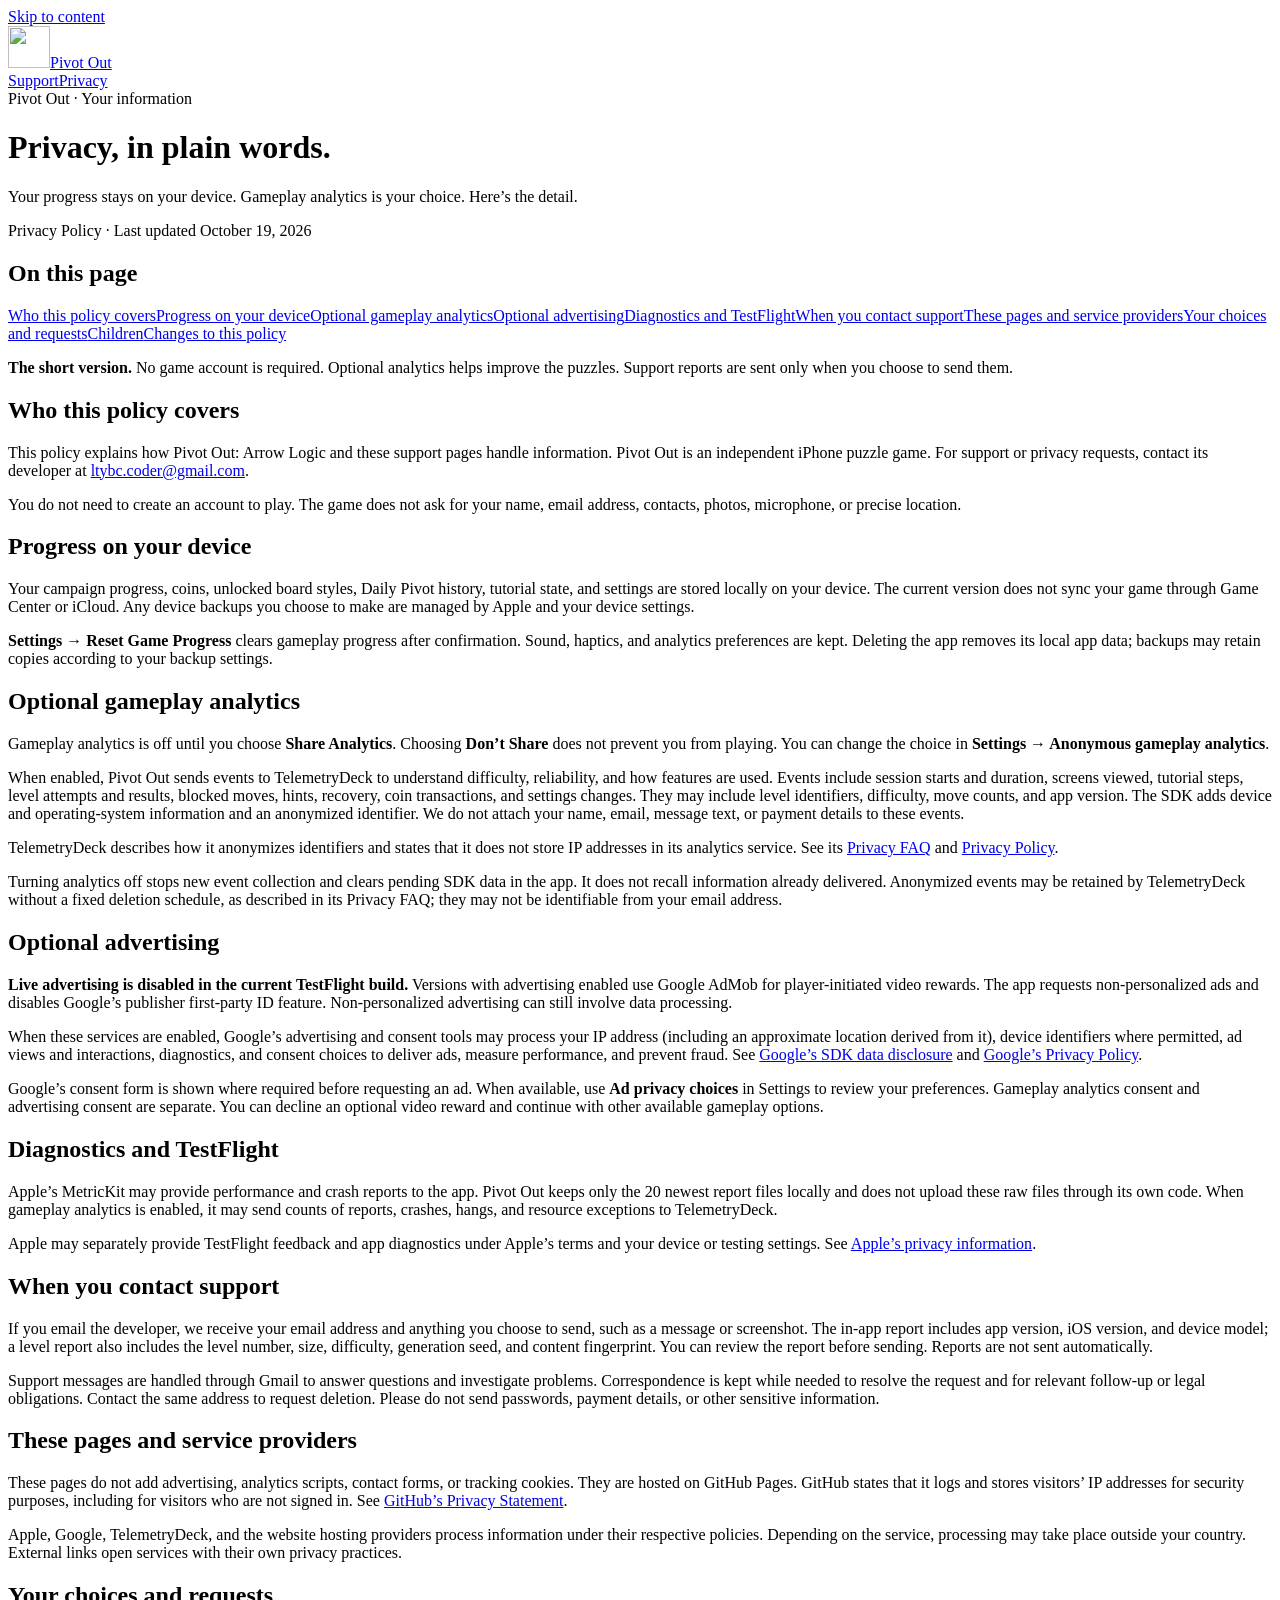
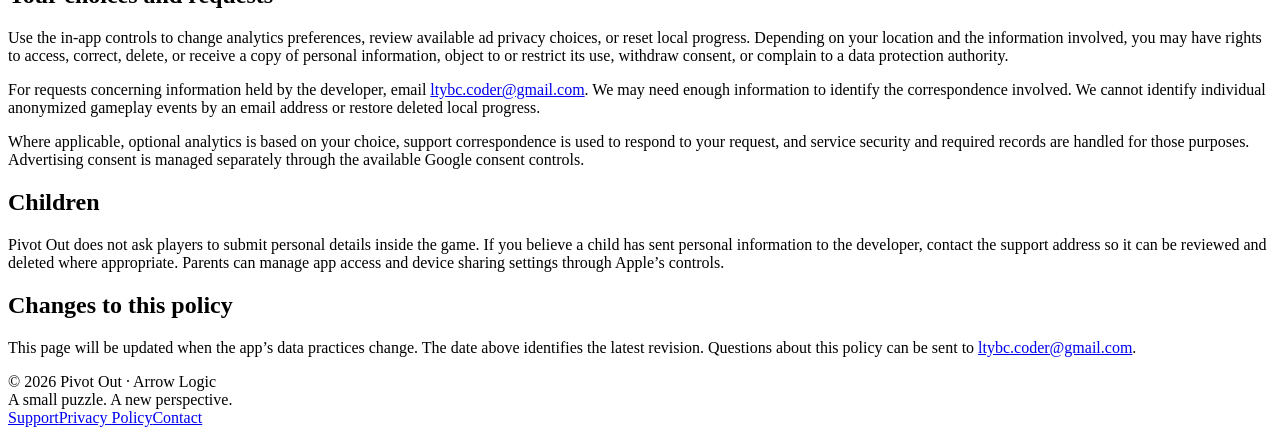
==== privacy/index.html @ 6366cb53 "Add privacy/index.html for Pivot Out website" ====
<!doctype html>
<html lang="en"><head><meta charset="utf-8"><meta name="viewport" content="width=device-width,initial-scale=1"><meta name="theme-color" content="#f6f1e3"><title>Privacy Policy — Pivot Out</title><meta name="description" content="How Pivot Out handles local progress, optional TelemetryDeck analytics, advertising, diagnostics, and support messages."><link rel="canonical" href="https://ltybc-coder.github.io/pivot-out-site/privacy/"><link rel="icon" href="/pivot-out-site/mark.svg" type="image/svg+xml"><link rel="stylesheet" href="/pivot-out-site/styles.css"><meta property="og:title" content="Privacy Policy — Pivot Out"><meta property="og:description" content="How Pivot Out handles local progress, optional TelemetryDeck analytics, advertising, diagnostics, and support messages."><meta property="og:type" content="website"><meta property="og:url" content="https://ltybc-coder.github.io/pivot-out-site/privacy/"></head>
<body><a class="skip" href="#main">Skip to content</a><div class="shell"><header class="header"><a href="/pivot-out-site/" class="brand" aria-label="Pivot Out home"><img src="/pivot-out-site/mark.svg" alt="" width="42" height="42">Pivot Out</a><nav class="topnav" aria-label="Main navigation"><a href="/pivot-out-site/support/" >Support</a><a href="/pivot-out-site/privacy/" aria-current="page">Privacy</a></nav></header><main id="main"><header class="policy-heading"><div class="eyebrow">Pivot Out · Your information</div><h1>Privacy, in plain words.</h1><p class="intro">Your progress stays on your device. Gameplay analytics is your choice. Here’s the detail.</p><p class="updated">Privacy Policy · Last updated October 19, 2026</p></header><div class="policy-layout"><aside class="contents"><h2>On this page</h2><nav aria-label="Privacy policy contents"><a href="#publisher">Who this policy covers</a><a href="#local">Progress on your device</a><a href="#analytics">Optional gameplay analytics</a><a href="#ads">Optional advertising</a><a href="#diagnostics">Diagnostics and TestFlight</a><a href="#support">When you contact support</a><a href="#website">These pages and service providers</a><a href="#choices">Your choices and requests</a><a href="#children">Children</a><a href="#changes">Changes to this policy</a></nav></aside><article class="policy"><div class="summary-box"><p><strong>The short version.</strong> No game account is required. Optional analytics helps improve the puzzles. Support reports are sent only when you choose to send them.</p></div><section id="publisher"><h2>Who this policy covers</h2><p>This policy explains how Pivot Out: Arrow Logic and these support pages handle information. Pivot Out is an independent iPhone puzzle game. For support or privacy requests, contact its developer at <a href="mailto:ltybc.coder@gmail.com">ltybc.coder@gmail.com</a>.</p><p>You do not need to create an account to play. The game does not ask for your name, email address, contacts, photos, microphone, or precise location.</p></section><section id="local"><h2>Progress on your device</h2><p>Your campaign progress, coins, unlocked board styles, Daily Pivot history, tutorial state, and settings are stored locally on your device. The current version does not sync your game through Game Center or iCloud. Any device backups you choose to make are managed by Apple and your device settings.</p><p><strong>Settings → Reset Game Progress</strong> clears gameplay progress after confirmation. Sound, haptics, and analytics preferences are kept. Deleting the app removes its local app data; backups may retain copies according to your backup settings.</p></section><section id="analytics"><h2>Optional gameplay analytics</h2><p>Gameplay analytics is off until you choose <strong>Share Analytics</strong>. Choosing <strong>Don’t Share</strong> does not prevent you from playing. You can change the choice in <strong>Settings → Anonymous gameplay analytics</strong>.</p><p>When enabled, Pivot Out sends events to TelemetryDeck to understand difficulty, reliability, and how features are used. Events include session starts and duration, screens viewed, tutorial steps, level attempts and results, blocked moves, hints, recovery, coin transactions, and settings changes. They may include level identifiers, difficulty, move counts, and app version. The SDK adds device and operating-system information and an anonymized identifier. We do not attach your name, email, message text, or payment details to these events.</p><p>TelemetryDeck describes how it anonymizes identifiers and states that it does not store IP addresses in its analytics service. See its <a href="https://telemetrydeck.com/docs/guides/privacy-faq/">Privacy FAQ</a> and <a href="https://telemetrydeck.com/privacy/">Privacy Policy</a>.</p><p>Turning analytics off stops new event collection and clears pending SDK data in the app. It does not recall information already delivered. Anonymized events may be retained by TelemetryDeck without a fixed deletion schedule, as described in its Privacy FAQ; they may not be identifiable from your email address.</p></section><section id="ads"><h2>Optional advertising</h2><p><strong>Live advertising is disabled in the current TestFlight build.</strong> Versions with advertising enabled use Google AdMob for player-initiated video rewards. The app requests non-personalized ads and disables Google’s publisher first-party ID feature. Non-personalized advertising can still involve data processing.</p><p>When these services are enabled, Google’s advertising and consent tools may process your IP address (including an approximate location derived from it), device identifiers where permitted, ad views and interactions, diagnostics, and consent choices to deliver ads, measure performance, and prevent fraud. See <a href="https://developers.google.com/admob/ios/privacy/data-disclosure">Google’s SDK data disclosure</a> and <a href="https://policies.google.com/privacy">Google’s Privacy Policy</a>.</p><p>Google’s consent form is shown where required before requesting an ad. When available, use <strong>Ad privacy choices</strong> in Settings to review your preferences. Gameplay analytics consent and advertising consent are separate. You can decline an optional video reward and continue with other available gameplay options.</p></section><section id="diagnostics"><h2>Diagnostics and TestFlight</h2><p>Apple’s MetricKit may provide performance and crash reports to the app. Pivot Out keeps only the 20 newest report files locally and does not upload these raw files through its own code. When gameplay analytics is enabled, it may send counts of reports, crashes, hangs, and resource exceptions to TelemetryDeck.</p><p>Apple may separately provide TestFlight feedback and app diagnostics under Apple’s terms and your device or testing settings. See <a href="https://www.apple.com/legal/privacy/">Apple’s privacy information</a>.</p></section><section id="support"><h2>When you contact support</h2><p>If you email the developer, we receive your email address and anything you choose to send, such as a message or screenshot. The in-app report includes app version, iOS version, and device model; a level report also includes the level number, size, difficulty, generation seed, and content fingerprint. You can review the report before sending. Reports are not sent automatically.</p><p>Support messages are handled through Gmail to answer questions and investigate problems. Correspondence is kept while needed to resolve the request and for relevant follow-up or legal obligations. Contact the same address to request deletion. Please do not send passwords, payment details, or other sensitive information.</p></section><section id="website"><h2>These pages and service providers</h2><p>These pages do not add advertising, analytics scripts, contact forms, or tracking cookies. They are hosted on GitHub Pages. GitHub states that it logs and stores visitors’ IP addresses for security purposes, including for visitors who are not signed in. See <a href="https://docs.github.com/en/site-policy/privacy-policies/github-general-privacy-statement">GitHub’s Privacy Statement</a>.</p><p>Apple, Google, TelemetryDeck, and the website hosting providers process information under their respective policies. Depending on the service, processing may take place outside your country. External links open services with their own privacy practices.</p></section><section id="choices"><h2>Your choices and requests</h2><p>Use the in-app controls to change analytics preferences, review available ad privacy choices, or reset local progress. Depending on your location and the information involved, you may have rights to access, correct, delete, or receive a copy of personal information, object to or restrict its use, withdraw consent, or complain to a data protection authority.</p><p>For requests concerning information held by the developer, email <a href="mailto:ltybc.coder@gmail.com?subject=Pivot%20Out%20privacy%20request">ltybc.coder@gmail.com</a>. We may need enough information to identify the correspondence involved. We cannot identify individual anonymized gameplay events by an email address or restore deleted local progress.</p><p>Where applicable, optional analytics is based on your choice, support correspondence is used to respond to your request, and service security and required records are handled for those purposes. Advertising consent is managed separately through the available Google consent controls.</p></section><section id="children"><h2>Children</h2><p>Pivot Out does not ask players to submit personal details inside the game. If you believe a child has sent personal information to the developer, contact the support address so it can be reviewed and deleted where appropriate. Parents can manage app access and device sharing settings through Apple’s controls.</p></section><section id="changes"><h2>Changes to this policy</h2><p>This page will be updated when the app’s data practices change. The date above identifies the latest revision. Questions about this policy can be sent to <a href="mailto:ltybc.coder@gmail.com">ltybc.coder@gmail.com</a>.</p></section></article></div></main><footer class="footer"><div>© 2026 Pivot Out · Arrow Logic<br>A small puzzle. A new perspective.</div><nav aria-label="Footer navigation"><a href="/pivot-out-site/support/">Support</a><a href="/pivot-out-site/privacy/">Privacy Policy</a><a href="mailto:ltybc.coder@gmail.com">Contact</a></nav></footer></div></body></html>
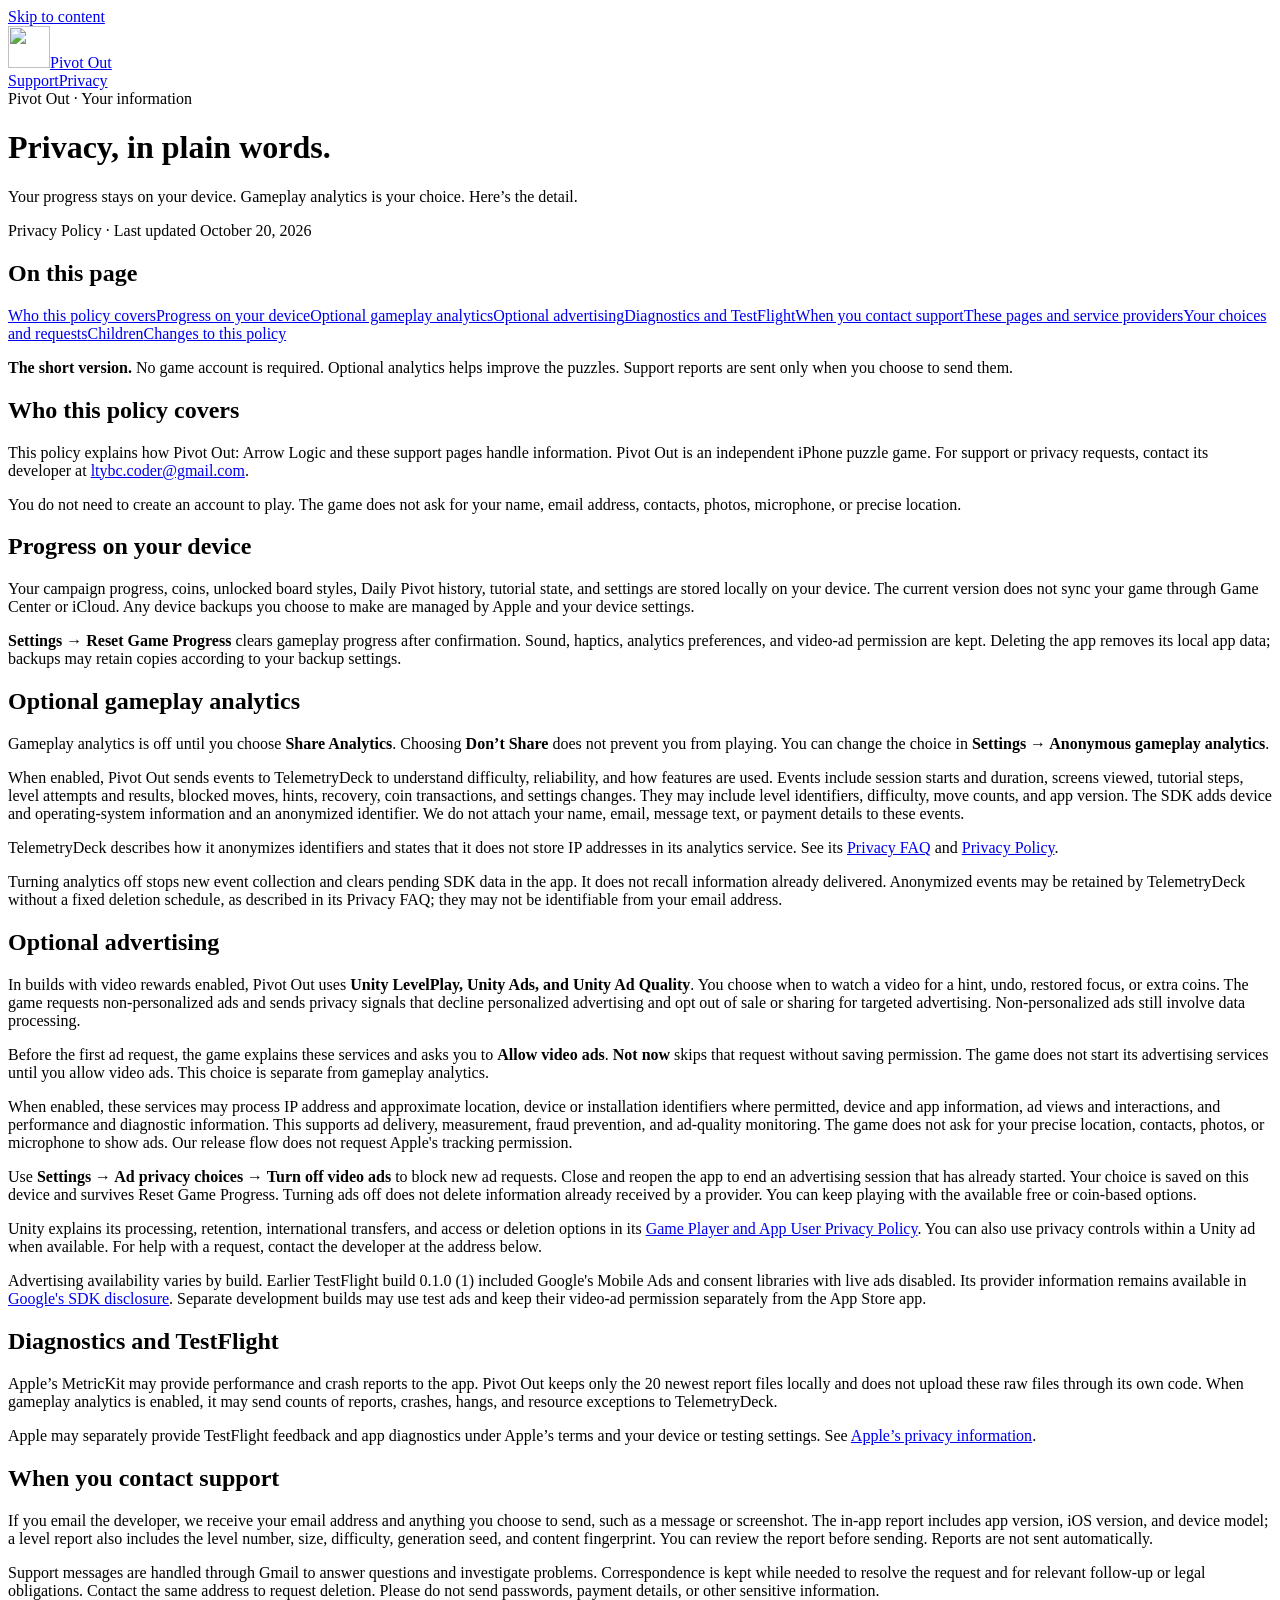
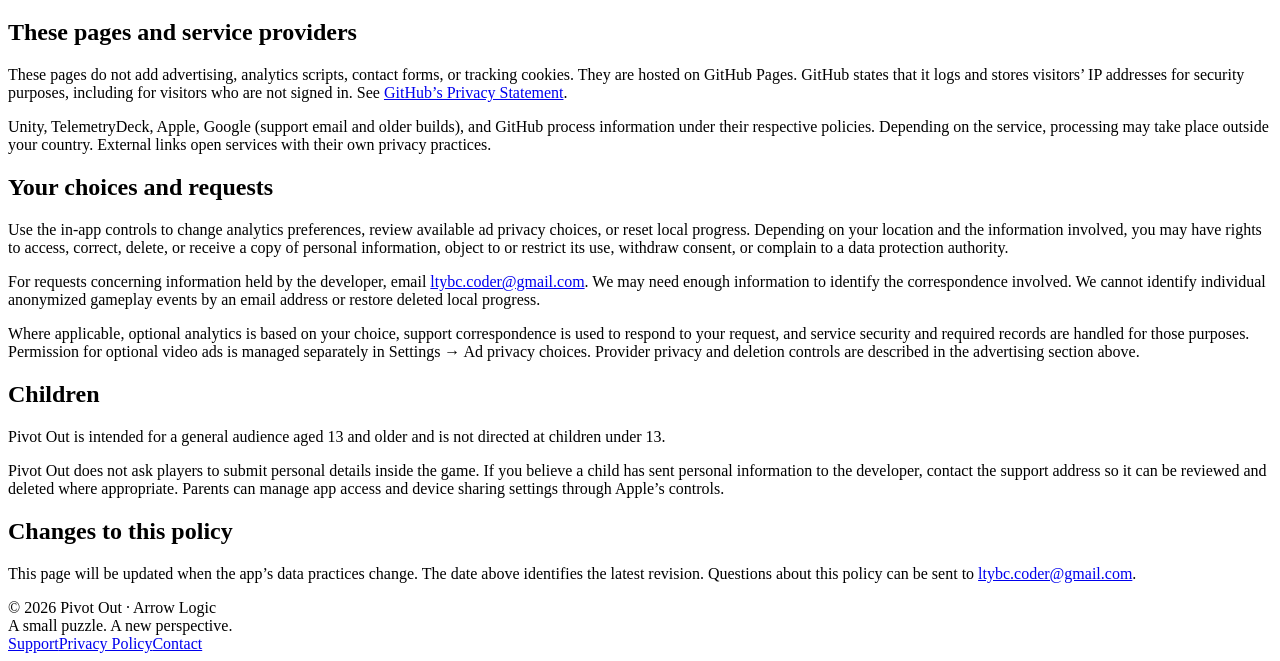
==== commit 7b4021e6: "Update privacy and support for optional Unity video rewards" ====
--- a/privacy/index.html
+++ b/privacy/index.html
@@ -1,3 +1,10 @@
 <!doctype html>
 <html lang="en"><head><meta charset="utf-8"><meta name="viewport" content="width=device-width,initial-scale=1"><meta name="theme-color" content="#f6f1e3"><title>Privacy Policy — Pivot Out</title><meta name="description" content="How Pivot Out handles local progress, optional TelemetryDeck analytics, advertising, diagnostics, and support messages."><link rel="canonical" href="https://ltybc-coder.github.io/pivot-out-site/privacy/"><link rel="icon" href="/pivot-out-site/mark.svg" type="image/svg+xml"><link rel="stylesheet" href="/pivot-out-site/styles.css"><meta property="og:title" content="Privacy Policy — Pivot Out"><meta property="og:description" content="How Pivot Out handles local progress, optional TelemetryDeck analytics, advertising, diagnostics, and support messages."><meta property="og:type" content="website"><meta property="og:url" content="https://ltybc-coder.github.io/pivot-out-site/privacy/"></head>
-<body><a class="skip" href="#main">Skip to content</a><div class="shell"><header class="header"><a href="/pivot-out-site/" class="brand" aria-label="Pivot Out home"><img src="/pivot-out-site/mark.svg" alt="" width="42" height="42">Pivot Out</a><nav class="topnav" aria-label="Main navigation"><a href="/pivot-out-site/support/" >Support</a><a href="/pivot-out-site/privacy/" aria-current="page">Privacy</a></nav></header><main id="main"><header class="policy-heading"><div class="eyebrow">Pivot Out · Your information</div><h1>Privacy, in plain words.</h1><p class="intro">Your progress stays on your device. Gameplay analytics is your choice. Here’s the detail.</p><p class="updated">Privacy Policy · Last updated October 19, 2026</p></header><div class="policy-layout"><aside class="contents"><h2>On this page</h2><nav aria-label="Privacy policy contents"><a href="#publisher">Who this policy covers</a><a href="#local">Progress on your device</a><a href="#analytics">Optional gameplay analytics</a><a href="#ads">Optional advertising</a><a href="#diagnostics">Diagnostics and TestFlight</a><a href="#support">When you contact support</a><a href="#website">These pages and service providers</a><a href="#choices">Your choices and requests</a><a href="#children">Children</a><a href="#changes">Changes to this policy</a></nav></aside><article class="policy"><div class="summary-box"><p><strong>The short version.</strong> No game account is required. Optional analytics helps improve the puzzles. Support reports are sent only when you choose to send them.</p></div><section id="publisher"><h2>Who this policy covers</h2><p>This policy explains how Pivot Out: Arrow Logic and these support pages handle information. Pivot Out is an independent iPhone puzzle game. For support or privacy requests, contact its developer at <a href="mailto:ltybc.coder@gmail.com">ltybc.coder@gmail.com</a>.</p><p>You do not need to create an account to play. The game does not ask for your name, email address, contacts, photos, microphone, or precise location.</p></section><section id="local"><h2>Progress on your device</h2><p>Your campaign progress, coins, unlocked board styles, Daily Pivot history, tutorial state, and settings are stored locally on your device. The current version does not sync your game through Game Center or iCloud. Any device backups you choose to make are managed by Apple and your device settings.</p><p><strong>Settings → Reset Game Progress</strong> clears gameplay progress after confirmation. Sound, haptics, and analytics preferences are kept. Deleting the app removes its local app data; backups may retain copies according to your backup settings.</p></section><section id="analytics"><h2>Optional gameplay analytics</h2><p>Gameplay analytics is off until you choose <strong>Share Analytics</strong>. Choosing <strong>Don’t Share</strong> does not prevent you from playing. You can change the choice in <strong>Settings → Anonymous gameplay analytics</strong>.</p><p>When enabled, Pivot Out sends events to TelemetryDeck to understand difficulty, reliability, and how features are used. Events include session starts and duration, screens viewed, tutorial steps, level attempts and results, blocked moves, hints, recovery, coin transactions, and settings changes. They may include level identifiers, difficulty, move counts, and app version. The SDK adds device and operating-system information and an anonymized identifier. We do not attach your name, email, message text, or payment details to these events.</p><p>TelemetryDeck describes how it anonymizes identifiers and states that it does not store IP addresses in its analytics service. See its <a href="https://telemetrydeck.com/docs/guides/privacy-faq/">Privacy FAQ</a> and <a href="https://telemetrydeck.com/privacy/">Privacy Policy</a>.</p><p>Turning analytics off stops new event collection and clears pending SDK data in the app. It does not recall information already delivered. Anonymized events may be retained by TelemetryDeck without a fixed deletion schedule, as described in its Privacy FAQ; they may not be identifiable from your email address.</p></section><section id="ads"><h2>Optional advertising</h2><p><strong>Live advertising is disabled in the current TestFlight build.</strong> Versions with advertising enabled use Google AdMob for player-initiated video rewards. The app requests non-personalized ads and disables Google’s publisher first-party ID feature. Non-personalized advertising can still involve data processing.</p><p>When these services are enabled, Google’s advertising and consent tools may process your IP address (including an approximate location derived from it), device identifiers where permitted, ad views and interactions, diagnostics, and consent choices to deliver ads, measure performance, and prevent fraud. See <a href="https://developers.google.com/admob/ios/privacy/data-disclosure">Google’s SDK data disclosure</a> and <a href="https://policies.google.com/privacy">Google’s Privacy Policy</a>.</p><p>Google’s consent form is shown where required before requesting an ad. When available, use <strong>Ad privacy choices</strong> in Settings to review your preferences. Gameplay analytics consent and advertising consent are separate. You can decline an optional video reward and continue with other available gameplay options.</p></section><section id="diagnostics"><h2>Diagnostics and TestFlight</h2><p>Apple’s MetricKit may provide performance and crash reports to the app. Pivot Out keeps only the 20 newest report files locally and does not upload these raw files through its own code. When gameplay analytics is enabled, it may send counts of reports, crashes, hangs, and resource exceptions to TelemetryDeck.</p><p>Apple may separately provide TestFlight feedback and app diagnostics under Apple’s terms and your device or testing settings. See <a href="https://www.apple.com/legal/privacy/">Apple’s privacy information</a>.</p></section><section id="support"><h2>When you contact support</h2><p>If you email the developer, we receive your email address and anything you choose to send, such as a message or screenshot. The in-app report includes app version, iOS version, and device model; a level report also includes the level number, size, difficulty, generation seed, and content fingerprint. You can review the report before sending. Reports are not sent automatically.</p><p>Support messages are handled through Gmail to answer questions and investigate problems. Correspondence is kept while needed to resolve the request and for relevant follow-up or legal obligations. Contact the same address to request deletion. Please do not send passwords, payment details, or other sensitive information.</p></section><section id="website"><h2>These pages and service providers</h2><p>These pages do not add advertising, analytics scripts, contact forms, or tracking cookies. They are hosted on GitHub Pages. GitHub states that it logs and stores visitors’ IP addresses for security purposes, including for visitors who are not signed in. See <a href="https://docs.github.com/en/site-policy/privacy-policies/github-general-privacy-statement">GitHub’s Privacy Statement</a>.</p><p>Apple, Google, TelemetryDeck, and the website hosting providers process information under their respective policies. Depending on the service, processing may take place outside your country. External links open services with their own privacy practices.</p></section><section id="choices"><h2>Your choices and requests</h2><p>Use the in-app controls to change analytics preferences, review available ad privacy choices, or reset local progress. Depending on your location and the information involved, you may have rights to access, correct, delete, or receive a copy of personal information, object to or restrict its use, withdraw consent, or complain to a data protection authority.</p><p>For requests concerning information held by the developer, email <a href="mailto:ltybc.coder@gmail.com?subject=Pivot%20Out%20privacy%20request">ltybc.coder@gmail.com</a>. We may need enough information to identify the correspondence involved. We cannot identify individual anonymized gameplay events by an email address or restore deleted local progress.</p><p>Where applicable, optional analytics is based on your choice, support correspondence is used to respond to your request, and service security and required records are handled for those purposes. Advertising consent is managed separately through the available Google consent controls.</p></section><section id="children"><h2>Children</h2><p>Pivot Out does not ask players to submit personal details inside the game. If you believe a child has sent personal information to the developer, contact the support address so it can be reviewed and deleted where appropriate. Parents can manage app access and device sharing settings through Apple’s controls.</p></section><section id="changes"><h2>Changes to this policy</h2><p>This page will be updated when the app’s data practices change. The date above identifies the latest revision. Questions about this policy can be sent to <a href="mailto:ltybc.coder@gmail.com">ltybc.coder@gmail.com</a>.</p></section></article></div></main><footer class="footer"><div>© 2026 Pivot Out · Arrow Logic<br>A small puzzle. A new perspective.</div><nav aria-label="Footer navigation"><a href="/pivot-out-site/support/">Support</a><a href="/pivot-out-site/privacy/">Privacy Policy</a><a href="mailto:ltybc.coder@gmail.com">Contact</a></nav></footer></div></body></html>+<body><a class="skip" href="#main">Skip to content</a><div class="shell"><header class="header"><a href="/pivot-out-site/" class="brand" aria-label="Pivot Out home"><img src="/pivot-out-site/mark.svg" alt="" width="42" height="42">Pivot Out</a><nav class="topnav" aria-label="Main navigation"><a href="/pivot-out-site/support/" >Support</a><a href="/pivot-out-site/privacy/" aria-current="page">Privacy</a></nav></header><main id="main"><header class="policy-heading"><div class="eyebrow">Pivot Out · Your information</div><h1>Privacy, in plain words.</h1><p class="intro">Your progress stays on your device. Gameplay analytics is your choice. Here’s the detail.</p><p class="updated">Privacy Policy · Last updated October 20, 2026</p></header><div class="policy-layout"><aside class="contents"><h2>On this page</h2><nav aria-label="Privacy policy contents"><a href="#publisher">Who this policy covers</a><a href="#local">Progress on your device</a><a href="#analytics">Optional gameplay analytics</a><a href="#ads">Optional advertising</a><a href="#diagnostics">Diagnostics and TestFlight</a><a href="#support">When you contact support</a><a href="#website">These pages and service providers</a><a href="#choices">Your choices and requests</a><a href="#children">Children</a><a href="#changes">Changes to this policy</a></nav></aside><article class="policy"><div class="summary-box"><p><strong>The short version.</strong> No game account is required. Optional analytics helps improve the puzzles. Support reports are sent only when you choose to send them.</p></div><section id="publisher"><h2>Who this policy covers</h2><p>This policy explains how Pivot Out: Arrow Logic and these support pages handle information. Pivot Out is an independent iPhone puzzle game. For support or privacy requests, contact its developer at <a href="mailto:ltybc.coder@gmail.com">ltybc.coder@gmail.com</a>.</p><p>You do not need to create an account to play. The game does not ask for your name, email address, contacts, photos, microphone, or precise location.</p></section><section id="local"><h2>Progress on your device</h2><p>Your campaign progress, coins, unlocked board styles, Daily Pivot history, tutorial state, and settings are stored locally on your device. The current version does not sync your game through Game Center or iCloud. Any device backups you choose to make are managed by Apple and your device settings.</p><p><strong>Settings → Reset Game Progress</strong> clears gameplay progress after confirmation. Sound, haptics, analytics preferences, and video-ad permission are kept. Deleting the app removes its local app data; backups may retain copies according to your backup settings.</p></section><section id="analytics"><h2>Optional gameplay analytics</h2><p>Gameplay analytics is off until you choose <strong>Share Analytics</strong>. Choosing <strong>Don’t Share</strong> does not prevent you from playing. You can change the choice in <strong>Settings → Anonymous gameplay analytics</strong>.</p><p>When enabled, Pivot Out sends events to TelemetryDeck to understand difficulty, reliability, and how features are used. Events include session starts and duration, screens viewed, tutorial steps, level attempts and results, blocked moves, hints, recovery, coin transactions, and settings changes. They may include level identifiers, difficulty, move counts, and app version. The SDK adds device and operating-system information and an anonymized identifier. We do not attach your name, email, message text, or payment details to these events.</p><p>TelemetryDeck describes how it anonymizes identifiers and states that it does not store IP addresses in its analytics service. See its <a href="https://telemetrydeck.com/docs/guides/privacy-faq/">Privacy FAQ</a> and <a href="https://telemetrydeck.com/privacy/">Privacy Policy</a>.</p><p>Turning analytics off stops new event collection and clears pending SDK data in the app. It does not recall information already delivered. Anonymized events may be retained by TelemetryDeck without a fixed deletion schedule, as described in its Privacy FAQ; they may not be identifiable from your email address.</p></section><section id="ads"><h2>Optional advertising</h2>
+<p>In builds with video rewards enabled, Pivot Out uses <strong>Unity LevelPlay, Unity Ads, and Unity Ad Quality</strong>. You choose when to watch a video for a hint, undo, restored focus, or extra coins. The game requests non-personalized ads and sends privacy signals that decline personalized advertising and opt out of sale or sharing for targeted advertising. Non-personalized ads still involve data processing.</p>
+<p>Before the first ad request, the game explains these services and asks you to <strong>Allow video ads</strong>. <strong>Not now</strong> skips that request without saving permission. The game does not start its advertising services until you allow video ads. This choice is separate from gameplay analytics.</p>
+<p>When enabled, these services may process IP address and approximate location, device or installation identifiers where permitted, device and app information, ad views and interactions, and performance and diagnostic information. This supports ad delivery, measurement, fraud prevention, and ad-quality monitoring. The game does not ask for your precise location, contacts, photos, or microphone to show ads. Our release flow does not request Apple's tracking permission.</p>
+<p>Use <strong>Settings → Ad privacy choices → Turn off video ads</strong> to block new ad requests. Close and reopen the app to end an advertising session that has already started. Your choice is saved on this device and survives Reset Game Progress. Turning ads off does not delete information already received by a provider. You can keep playing with the available free or coin-based options.</p>
+<p>Unity explains its processing, retention, international transfers, and access or deletion options in its <a href="https://unity.com/legal/game-player-and-app-user-privacy-policy">Game Player and App User Privacy Policy</a>. You can also use privacy controls within a Unity ad when available. For help with a request, contact the developer at the address below.</p>
+<p>Advertising availability varies by build. Earlier TestFlight build 0.1.0 (1) included Google's Mobile Ads and consent libraries with live ads disabled. Its provider information remains available in <a href="https://developers.google.com/admob/ios/privacy/data-disclosure">Google's SDK disclosure</a>. Separate development builds may use test ads and keep their video-ad permission separately from the App Store app.</p>
+</section><section id="diagnostics"><h2>Diagnostics and TestFlight</h2><p>Apple’s MetricKit may provide performance and crash reports to the app. Pivot Out keeps only the 20 newest report files locally and does not upload these raw files through its own code. When gameplay analytics is enabled, it may send counts of reports, crashes, hangs, and resource exceptions to TelemetryDeck.</p><p>Apple may separately provide TestFlight feedback and app diagnostics under Apple’s terms and your device or testing settings. See <a href="https://www.apple.com/legal/privacy/">Apple’s privacy information</a>.</p></section><section id="support"><h2>When you contact support</h2><p>If you email the developer, we receive your email address and anything you choose to send, such as a message or screenshot. The in-app report includes app version, iOS version, and device model; a level report also includes the level number, size, difficulty, generation seed, and content fingerprint. You can review the report before sending. Reports are not sent automatically.</p><p>Support messages are handled through Gmail to answer questions and investigate problems. Correspondence is kept while needed to resolve the request and for relevant follow-up or legal obligations. Contact the same address to request deletion. Please do not send passwords, payment details, or other sensitive information.</p></section><section id="website"><h2>These pages and service providers</h2><p>These pages do not add advertising, analytics scripts, contact forms, or tracking cookies. They are hosted on GitHub Pages. GitHub states that it logs and stores visitors’ IP addresses for security purposes, including for visitors who are not signed in. See <a href="https://docs.github.com/en/site-policy/privacy-policies/github-general-privacy-statement">GitHub’s Privacy Statement</a>.</p><p>Unity, TelemetryDeck, Apple, Google (support email and older builds), and GitHub process information under their respective policies. Depending on the service, processing may take place outside your country. External links open services with their own privacy practices.</p></section><section id="choices"><h2>Your choices and requests</h2><p>Use the in-app controls to change analytics preferences, review available ad privacy choices, or reset local progress. Depending on your location and the information involved, you may have rights to access, correct, delete, or receive a copy of personal information, object to or restrict its use, withdraw consent, or complain to a data protection authority.</p><p>For requests concerning information held by the developer, email <a href="mailto:ltybc.coder@gmail.com?subject=Pivot%20Out%20privacy%20request">ltybc.coder@gmail.com</a>. We may need enough information to identify the correspondence involved. We cannot identify individual anonymized gameplay events by an email address or restore deleted local progress.</p><p>Where applicable, optional analytics is based on your choice, support correspondence is used to respond to your request, and service security and required records are handled for those purposes. Permission for optional video ads is managed separately in Settings → Ad privacy choices. Provider privacy and deletion controls are described in the advertising section above.</p></section><section id="children"><h2>Children</h2><p>Pivot Out is intended for a general audience aged 13 and older and is not directed at children under 13.</p><p>Pivot Out does not ask players to submit personal details inside the game. If you believe a child has sent personal information to the developer, contact the support address so it can be reviewed and deleted where appropriate. Parents can manage app access and device sharing settings through Apple’s controls.</p></section><section id="changes"><h2>Changes to this policy</h2><p>This page will be updated when the app’s data practices change. The date above identifies the latest revision. Questions about this policy can be sent to <a href="mailto:ltybc.coder@gmail.com">ltybc.coder@gmail.com</a>.</p></section></article></div></main><footer class="footer"><div>© 2026 Pivot Out · Arrow Logic<br>A small puzzle. A new perspective.</div><nav aria-label="Footer navigation"><a href="/pivot-out-site/support/">Support</a><a href="/pivot-out-site/privacy/">Privacy Policy</a><a href="mailto:ltybc.coder@gmail.com">Contact</a></nav></footer></div></body></html>
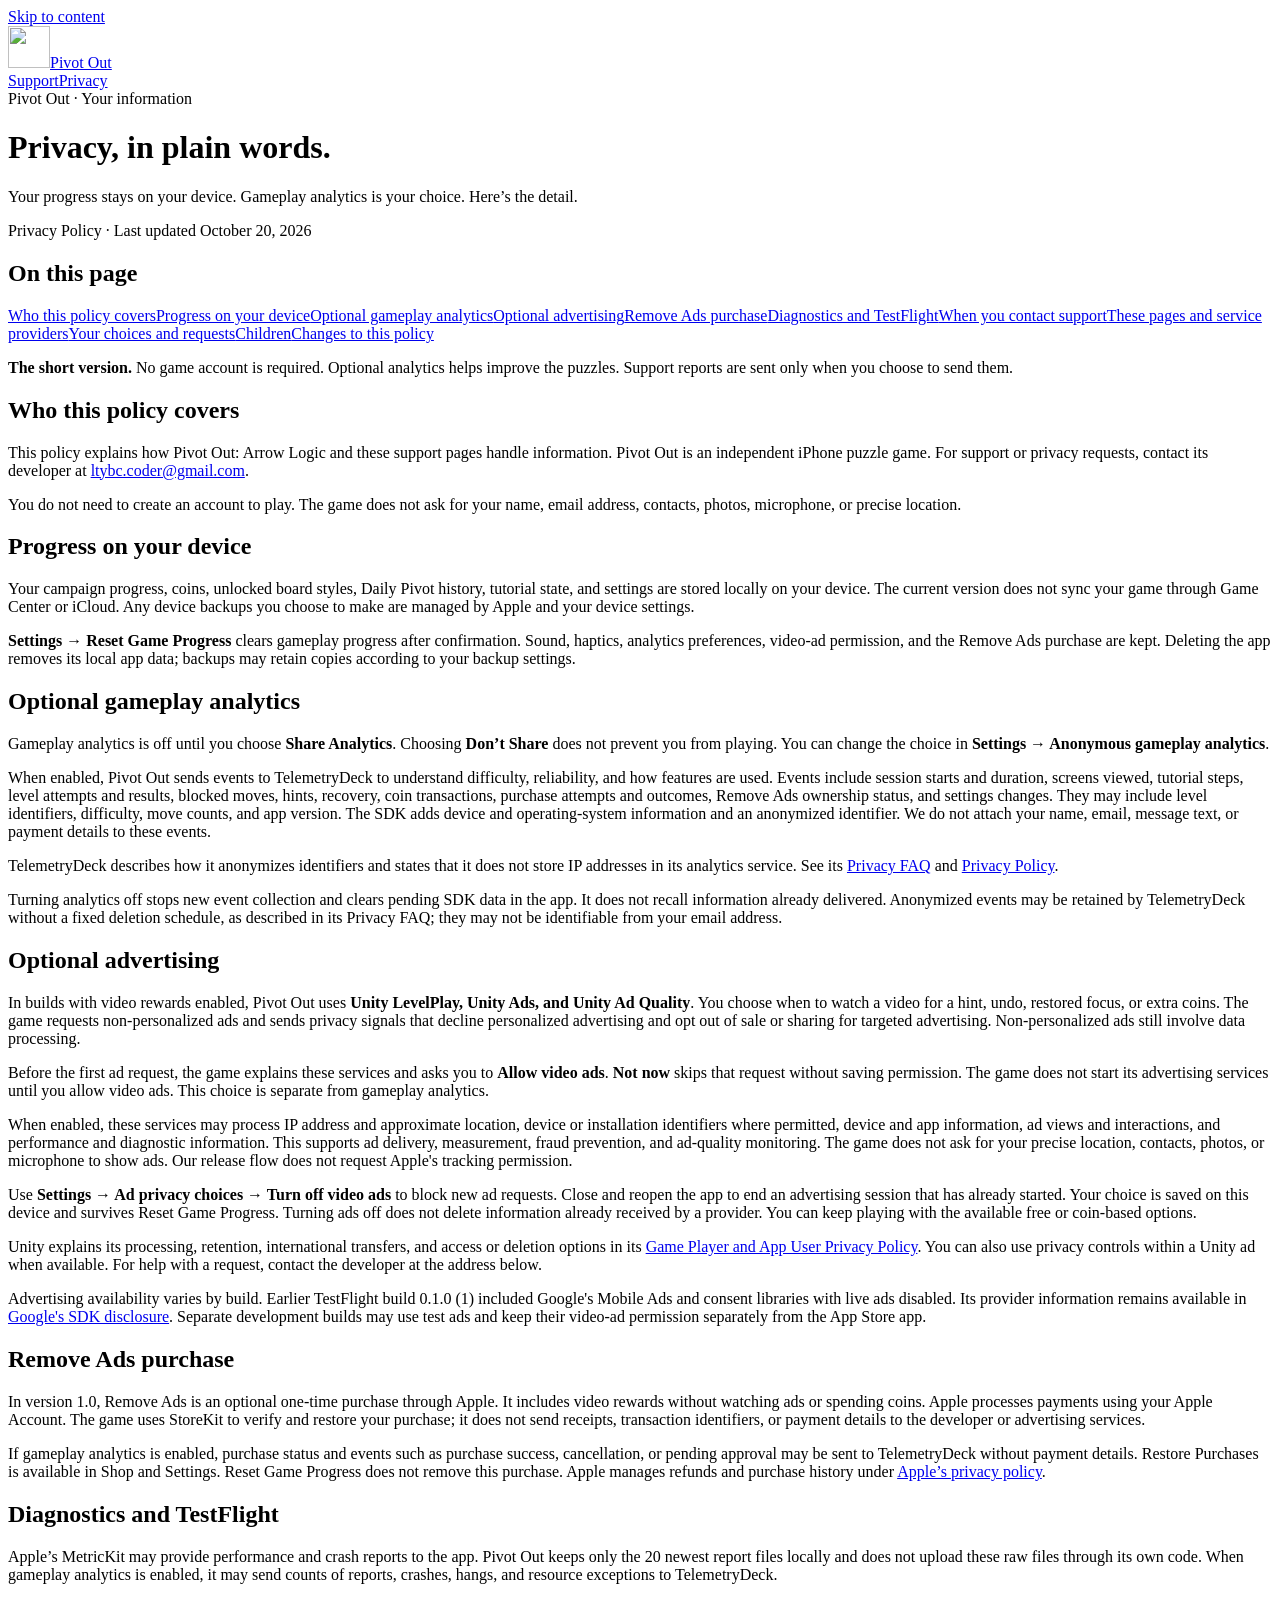
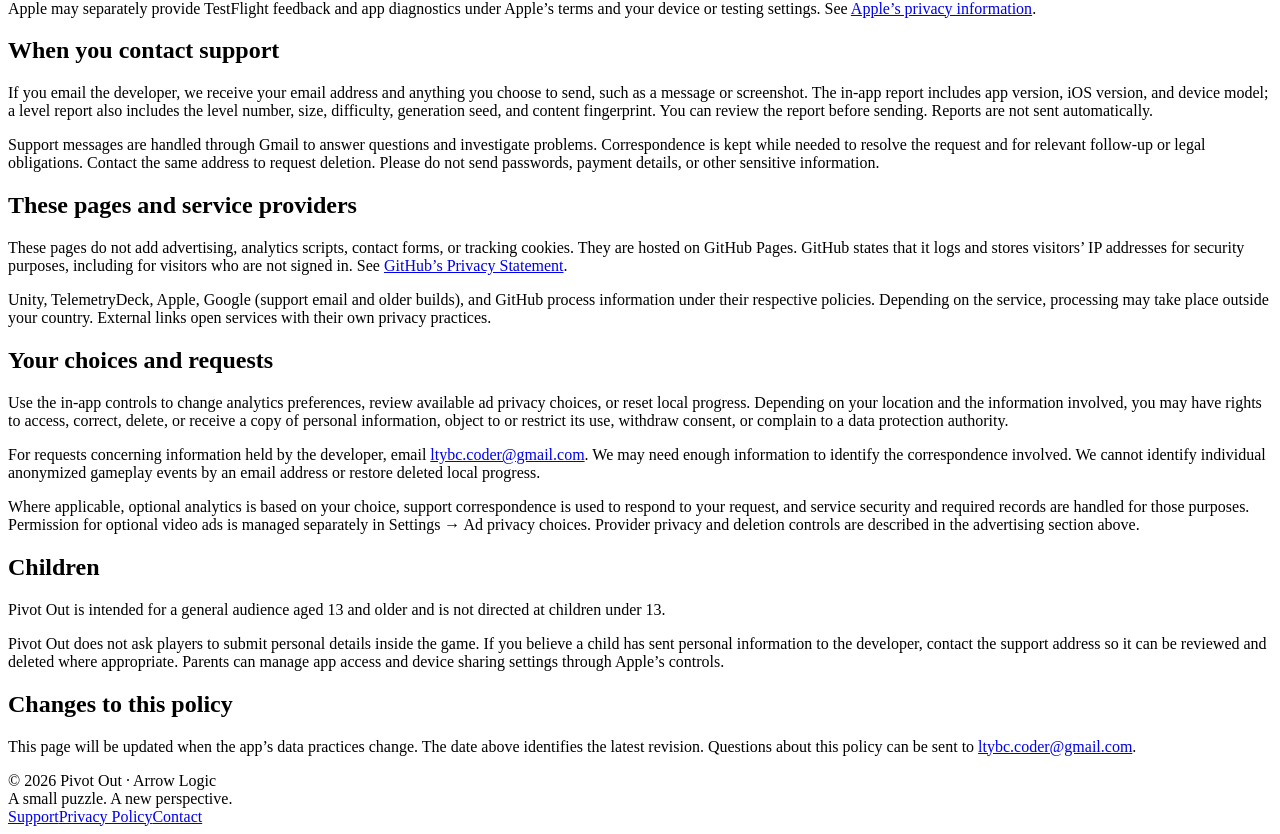
==== commit 1aec871d: "Describe Remove Ads purchase, restoration and optional purchase analytics" ====
--- a/privacy/index.html
+++ b/privacy/index.html
@@ -1,10 +1,10 @@
 <!doctype html>
 <html lang="en"><head><meta charset="utf-8"><meta name="viewport" content="width=device-width,initial-scale=1"><meta name="theme-color" content="#f6f1e3"><title>Privacy Policy — Pivot Out</title><meta name="description" content="How Pivot Out handles local progress, optional TelemetryDeck analytics, advertising, diagnostics, and support messages."><link rel="canonical" href="https://ltybc-coder.github.io/pivot-out-site/privacy/"><link rel="icon" href="/pivot-out-site/mark.svg" type="image/svg+xml"><link rel="stylesheet" href="/pivot-out-site/styles.css"><meta property="og:title" content="Privacy Policy — Pivot Out"><meta property="og:description" content="How Pivot Out handles local progress, optional TelemetryDeck analytics, advertising, diagnostics, and support messages."><meta property="og:type" content="website"><meta property="og:url" content="https://ltybc-coder.github.io/pivot-out-site/privacy/"></head>
-<body><a class="skip" href="#main">Skip to content</a><div class="shell"><header class="header"><a href="/pivot-out-site/" class="brand" aria-label="Pivot Out home"><img src="/pivot-out-site/mark.svg" alt="" width="42" height="42">Pivot Out</a><nav class="topnav" aria-label="Main navigation"><a href="/pivot-out-site/support/" >Support</a><a href="/pivot-out-site/privacy/" aria-current="page">Privacy</a></nav></header><main id="main"><header class="policy-heading"><div class="eyebrow">Pivot Out · Your information</div><h1>Privacy, in plain words.</h1><p class="intro">Your progress stays on your device. Gameplay analytics is your choice. Here’s the detail.</p><p class="updated">Privacy Policy · Last updated October 20, 2026</p></header><div class="policy-layout"><aside class="contents"><h2>On this page</h2><nav aria-label="Privacy policy contents"><a href="#publisher">Who this policy covers</a><a href="#local">Progress on your device</a><a href="#analytics">Optional gameplay analytics</a><a href="#ads">Optional advertising</a><a href="#diagnostics">Diagnostics and TestFlight</a><a href="#support">When you contact support</a><a href="#website">These pages and service providers</a><a href="#choices">Your choices and requests</a><a href="#children">Children</a><a href="#changes">Changes to this policy</a></nav></aside><article class="policy"><div class="summary-box"><p><strong>The short version.</strong> No game account is required. Optional analytics helps improve the puzzles. Support reports are sent only when you choose to send them.</p></div><section id="publisher"><h2>Who this policy covers</h2><p>This policy explains how Pivot Out: Arrow Logic and these support pages handle information. Pivot Out is an independent iPhone puzzle game. For support or privacy requests, contact its developer at <a href="mailto:ltybc.coder@gmail.com">ltybc.coder@gmail.com</a>.</p><p>You do not need to create an account to play. The game does not ask for your name, email address, contacts, photos, microphone, or precise location.</p></section><section id="local"><h2>Progress on your device</h2><p>Your campaign progress, coins, unlocked board styles, Daily Pivot history, tutorial state, and settings are stored locally on your device. The current version does not sync your game through Game Center or iCloud. Any device backups you choose to make are managed by Apple and your device settings.</p><p><strong>Settings → Reset Game Progress</strong> clears gameplay progress after confirmation. Sound, haptics, analytics preferences, and video-ad permission are kept. Deleting the app removes its local app data; backups may retain copies according to your backup settings.</p></section><section id="analytics"><h2>Optional gameplay analytics</h2><p>Gameplay analytics is off until you choose <strong>Share Analytics</strong>. Choosing <strong>Don’t Share</strong> does not prevent you from playing. You can change the choice in <strong>Settings → Anonymous gameplay analytics</strong>.</p><p>When enabled, Pivot Out sends events to TelemetryDeck to understand difficulty, reliability, and how features are used. Events include session starts and duration, screens viewed, tutorial steps, level attempts and results, blocked moves, hints, recovery, coin transactions, and settings changes. They may include level identifiers, difficulty, move counts, and app version. The SDK adds device and operating-system information and an anonymized identifier. We do not attach your name, email, message text, or payment details to these events.</p><p>TelemetryDeck describes how it anonymizes identifiers and states that it does not store IP addresses in its analytics service. See its <a href="https://telemetrydeck.com/docs/guides/privacy-faq/">Privacy FAQ</a> and <a href="https://telemetrydeck.com/privacy/">Privacy Policy</a>.</p><p>Turning analytics off stops new event collection and clears pending SDK data in the app. It does not recall information already delivered. Anonymized events may be retained by TelemetryDeck without a fixed deletion schedule, as described in its Privacy FAQ; they may not be identifiable from your email address.</p></section><section id="ads"><h2>Optional advertising</h2>
+<body><a class="skip" href="#main">Skip to content</a><div class="shell"><header class="header"><a href="/pivot-out-site/" class="brand" aria-label="Pivot Out home"><img src="/pivot-out-site/mark.svg" alt="" width="42" height="42">Pivot Out</a><nav class="topnav" aria-label="Main navigation"><a href="/pivot-out-site/support/" >Support</a><a href="/pivot-out-site/privacy/" aria-current="page">Privacy</a></nav></header><main id="main"><header class="policy-heading"><div class="eyebrow">Pivot Out · Your information</div><h1>Privacy, in plain words.</h1><p class="intro">Your progress stays on your device. Gameplay analytics is your choice. Here’s the detail.</p><p class="updated">Privacy Policy · Last updated October 20, 2026</p></header><div class="policy-layout"><aside class="contents"><h2>On this page</h2><nav aria-label="Privacy policy contents"><a href="#publisher">Who this policy covers</a><a href="#local">Progress on your device</a><a href="#analytics">Optional gameplay analytics</a><a href="#ads">Optional advertising</a><a href="#purchases">Remove Ads purchase</a><a href="#diagnostics">Diagnostics and TestFlight</a><a href="#support">When you contact support</a><a href="#website">These pages and service providers</a><a href="#choices">Your choices and requests</a><a href="#children">Children</a><a href="#changes">Changes to this policy</a></nav></aside><article class="policy"><div class="summary-box"><p><strong>The short version.</strong> No game account is required. Optional analytics helps improve the puzzles. Support reports are sent only when you choose to send them.</p></div><section id="publisher"><h2>Who this policy covers</h2><p>This policy explains how Pivot Out: Arrow Logic and these support pages handle information. Pivot Out is an independent iPhone puzzle game. For support or privacy requests, contact its developer at <a href="mailto:ltybc.coder@gmail.com">ltybc.coder@gmail.com</a>.</p><p>You do not need to create an account to play. The game does not ask for your name, email address, contacts, photos, microphone, or precise location.</p></section><section id="local"><h2>Progress on your device</h2><p>Your campaign progress, coins, unlocked board styles, Daily Pivot history, tutorial state, and settings are stored locally on your device. The current version does not sync your game through Game Center or iCloud. Any device backups you choose to make are managed by Apple and your device settings.</p><p><strong>Settings → Reset Game Progress</strong> clears gameplay progress after confirmation. Sound, haptics, analytics preferences, video-ad permission, and the Remove Ads purchase are kept. Deleting the app removes its local app data; backups may retain copies according to your backup settings.</p></section><section id="analytics"><h2>Optional gameplay analytics</h2><p>Gameplay analytics is off until you choose <strong>Share Analytics</strong>. Choosing <strong>Don’t Share</strong> does not prevent you from playing. You can change the choice in <strong>Settings → Anonymous gameplay analytics</strong>.</p><p>When enabled, Pivot Out sends events to TelemetryDeck to understand difficulty, reliability, and how features are used. Events include session starts and duration, screens viewed, tutorial steps, level attempts and results, blocked moves, hints, recovery, coin transactions, purchase attempts and outcomes, Remove Ads ownership status, and settings changes. They may include level identifiers, difficulty, move counts, and app version. The SDK adds device and operating-system information and an anonymized identifier. We do not attach your name, email, message text, or payment details to these events.</p><p>TelemetryDeck describes how it anonymizes identifiers and states that it does not store IP addresses in its analytics service. See its <a href="https://telemetrydeck.com/docs/guides/privacy-faq/">Privacy FAQ</a> and <a href="https://telemetrydeck.com/privacy/">Privacy Policy</a>.</p><p>Turning analytics off stops new event collection and clears pending SDK data in the app. It does not recall information already delivered. Anonymized events may be retained by TelemetryDeck without a fixed deletion schedule, as described in its Privacy FAQ; they may not be identifiable from your email address.</p></section><section id="ads"><h2>Optional advertising</h2>
 <p>In builds with video rewards enabled, Pivot Out uses <strong>Unity LevelPlay, Unity Ads, and Unity Ad Quality</strong>. You choose when to watch a video for a hint, undo, restored focus, or extra coins. The game requests non-personalized ads and sends privacy signals that decline personalized advertising and opt out of sale or sharing for targeted advertising. Non-personalized ads still involve data processing.</p>
 <p>Before the first ad request, the game explains these services and asks you to <strong>Allow video ads</strong>. <strong>Not now</strong> skips that request without saving permission. The game does not start its advertising services until you allow video ads. This choice is separate from gameplay analytics.</p>
 <p>When enabled, these services may process IP address and approximate location, device or installation identifiers where permitted, device and app information, ad views and interactions, and performance and diagnostic information. This supports ad delivery, measurement, fraud prevention, and ad-quality monitoring. The game does not ask for your precise location, contacts, photos, or microphone to show ads. Our release flow does not request Apple's tracking permission.</p>
 <p>Use <strong>Settings → Ad privacy choices → Turn off video ads</strong> to block new ad requests. Close and reopen the app to end an advertising session that has already started. Your choice is saved on this device and survives Reset Game Progress. Turning ads off does not delete information already received by a provider. You can keep playing with the available free or coin-based options.</p>
 <p>Unity explains its processing, retention, international transfers, and access or deletion options in its <a href="https://unity.com/legal/game-player-and-app-user-privacy-policy">Game Player and App User Privacy Policy</a>. You can also use privacy controls within a Unity ad when available. For help with a request, contact the developer at the address below.</p>
 <p>Advertising availability varies by build. Earlier TestFlight build 0.1.0 (1) included Google's Mobile Ads and consent libraries with live ads disabled. Its provider information remains available in <a href="https://developers.google.com/admob/ios/privacy/data-disclosure">Google's SDK disclosure</a>. Separate development builds may use test ads and keep their video-ad permission separately from the App Store app.</p>
-</section><section id="diagnostics"><h2>Diagnostics and TestFlight</h2><p>Apple’s MetricKit may provide performance and crash reports to the app. Pivot Out keeps only the 20 newest report files locally and does not upload these raw files through its own code. When gameplay analytics is enabled, it may send counts of reports, crashes, hangs, and resource exceptions to TelemetryDeck.</p><p>Apple may separately provide TestFlight feedback and app diagnostics under Apple’s terms and your device or testing settings. See <a href="https://www.apple.com/legal/privacy/">Apple’s privacy information</a>.</p></section><section id="support"><h2>When you contact support</h2><p>If you email the developer, we receive your email address and anything you choose to send, such as a message or screenshot. The in-app report includes app version, iOS version, and device model; a level report also includes the level number, size, difficulty, generation seed, and content fingerprint. You can review the report before sending. Reports are not sent automatically.</p><p>Support messages are handled through Gmail to answer questions and investigate problems. Correspondence is kept while needed to resolve the request and for relevant follow-up or legal obligations. Contact the same address to request deletion. Please do not send passwords, payment details, or other sensitive information.</p></section><section id="website"><h2>These pages and service providers</h2><p>These pages do not add advertising, analytics scripts, contact forms, or tracking cookies. They are hosted on GitHub Pages. GitHub states that it logs and stores visitors’ IP addresses for security purposes, including for visitors who are not signed in. See <a href="https://docs.github.com/en/site-policy/privacy-policies/github-general-privacy-statement">GitHub’s Privacy Statement</a>.</p><p>Unity, TelemetryDeck, Apple, Google (support email and older builds), and GitHub process information under their respective policies. Depending on the service, processing may take place outside your country. External links open services with their own privacy practices.</p></section><section id="choices"><h2>Your choices and requests</h2><p>Use the in-app controls to change analytics preferences, review available ad privacy choices, or reset local progress. Depending on your location and the information involved, you may have rights to access, correct, delete, or receive a copy of personal information, object to or restrict its use, withdraw consent, or complain to a data protection authority.</p><p>For requests concerning information held by the developer, email <a href="mailto:ltybc.coder@gmail.com?subject=Pivot%20Out%20privacy%20request">ltybc.coder@gmail.com</a>. We may need enough information to identify the correspondence involved. We cannot identify individual anonymized gameplay events by an email address or restore deleted local progress.</p><p>Where applicable, optional analytics is based on your choice, support correspondence is used to respond to your request, and service security and required records are handled for those purposes. Permission for optional video ads is managed separately in Settings → Ad privacy choices. Provider privacy and deletion controls are described in the advertising section above.</p></section><section id="children"><h2>Children</h2><p>Pivot Out is intended for a general audience aged 13 and older and is not directed at children under 13.</p><p>Pivot Out does not ask players to submit personal details inside the game. If you believe a child has sent personal information to the developer, contact the support address so it can be reviewed and deleted where appropriate. Parents can manage app access and device sharing settings through Apple’s controls.</p></section><section id="changes"><h2>Changes to this policy</h2><p>This page will be updated when the app’s data practices change. The date above identifies the latest revision. Questions about this policy can be sent to <a href="mailto:ltybc.coder@gmail.com">ltybc.coder@gmail.com</a>.</p></section></article></div></main><footer class="footer"><div>© 2026 Pivot Out · Arrow Logic<br>A small puzzle. A new perspective.</div><nav aria-label="Footer navigation"><a href="/pivot-out-site/support/">Support</a><a href="/pivot-out-site/privacy/">Privacy Policy</a><a href="mailto:ltybc.coder@gmail.com">Contact</a></nav></footer></div></body></html>+</section><section id="purchases"><h2>Remove Ads purchase</h2><p>In version 1.0, Remove Ads is an optional one-time purchase through Apple. It includes video rewards without watching ads or spending coins. Apple processes payments using your Apple Account. The game uses StoreKit to verify and restore your purchase; it does not send receipts, transaction identifiers, or payment details to the developer or advertising services.</p><p>If gameplay analytics is enabled, purchase status and events such as purchase success, cancellation, or pending approval may be sent to TelemetryDeck without payment details. Restore Purchases is available in Shop and Settings. Reset Game Progress does not remove this purchase. Apple manages refunds and purchase history under <a href="https://www.apple.com/legal/privacy/">Apple’s privacy policy</a>.</p></section><section id="diagnostics"><h2>Diagnostics and TestFlight</h2><p>Apple’s MetricKit may provide performance and crash reports to the app. Pivot Out keeps only the 20 newest report files locally and does not upload these raw files through its own code. When gameplay analytics is enabled, it may send counts of reports, crashes, hangs, and resource exceptions to TelemetryDeck.</p><p>Apple may separately provide TestFlight feedback and app diagnostics under Apple’s terms and your device or testing settings. See <a href="https://www.apple.com/legal/privacy/">Apple’s privacy information</a>.</p></section><section id="support"><h2>When you contact support</h2><p>If you email the developer, we receive your email address and anything you choose to send, such as a message or screenshot. The in-app report includes app version, iOS version, and device model; a level report also includes the level number, size, difficulty, generation seed, and content fingerprint. You can review the report before sending. Reports are not sent automatically.</p><p>Support messages are handled through Gmail to answer questions and investigate problems. Correspondence is kept while needed to resolve the request and for relevant follow-up or legal obligations. Contact the same address to request deletion. Please do not send passwords, payment details, or other sensitive information.</p></section><section id="website"><h2>These pages and service providers</h2><p>These pages do not add advertising, analytics scripts, contact forms, or tracking cookies. They are hosted on GitHub Pages. GitHub states that it logs and stores visitors’ IP addresses for security purposes, including for visitors who are not signed in. See <a href="https://docs.github.com/en/site-policy/privacy-policies/github-general-privacy-statement">GitHub’s Privacy Statement</a>.</p><p>Unity, TelemetryDeck, Apple, Google (support email and older builds), and GitHub process information under their respective policies. Depending on the service, processing may take place outside your country. External links open services with their own privacy practices.</p></section><section id="choices"><h2>Your choices and requests</h2><p>Use the in-app controls to change analytics preferences, review available ad privacy choices, or reset local progress. Depending on your location and the information involved, you may have rights to access, correct, delete, or receive a copy of personal information, object to or restrict its use, withdraw consent, or complain to a data protection authority.</p><p>For requests concerning information held by the developer, email <a href="mailto:ltybc.coder@gmail.com?subject=Pivot%20Out%20privacy%20request">ltybc.coder@gmail.com</a>. We may need enough information to identify the correspondence involved. We cannot identify individual anonymized gameplay events by an email address or restore deleted local progress.</p><p>Where applicable, optional analytics is based on your choice, support correspondence is used to respond to your request, and service security and required records are handled for those purposes. Permission for optional video ads is managed separately in Settings → Ad privacy choices. Provider privacy and deletion controls are described in the advertising section above.</p></section><section id="children"><h2>Children</h2><p>Pivot Out is intended for a general audience aged 13 and older and is not directed at children under 13.</p><p>Pivot Out does not ask players to submit personal details inside the game. If you believe a child has sent personal information to the developer, contact the support address so it can be reviewed and deleted where appropriate. Parents can manage app access and device sharing settings through Apple’s controls.</p></section><section id="changes"><h2>Changes to this policy</h2><p>This page will be updated when the app’s data practices change. The date above identifies the latest revision. Questions about this policy can be sent to <a href="mailto:ltybc.coder@gmail.com">ltybc.coder@gmail.com</a>.</p></section></article></div></main><footer class="footer"><div>© 2026 Pivot Out · Arrow Logic<br>A small puzzle. A new perspective.</div><nav aria-label="Footer navigation"><a href="/pivot-out-site/support/">Support</a><a href="/pivot-out-site/privacy/">Privacy Policy</a><a href="mailto:ltybc.coder@gmail.com">Contact</a></nav></footer></div></body></html>
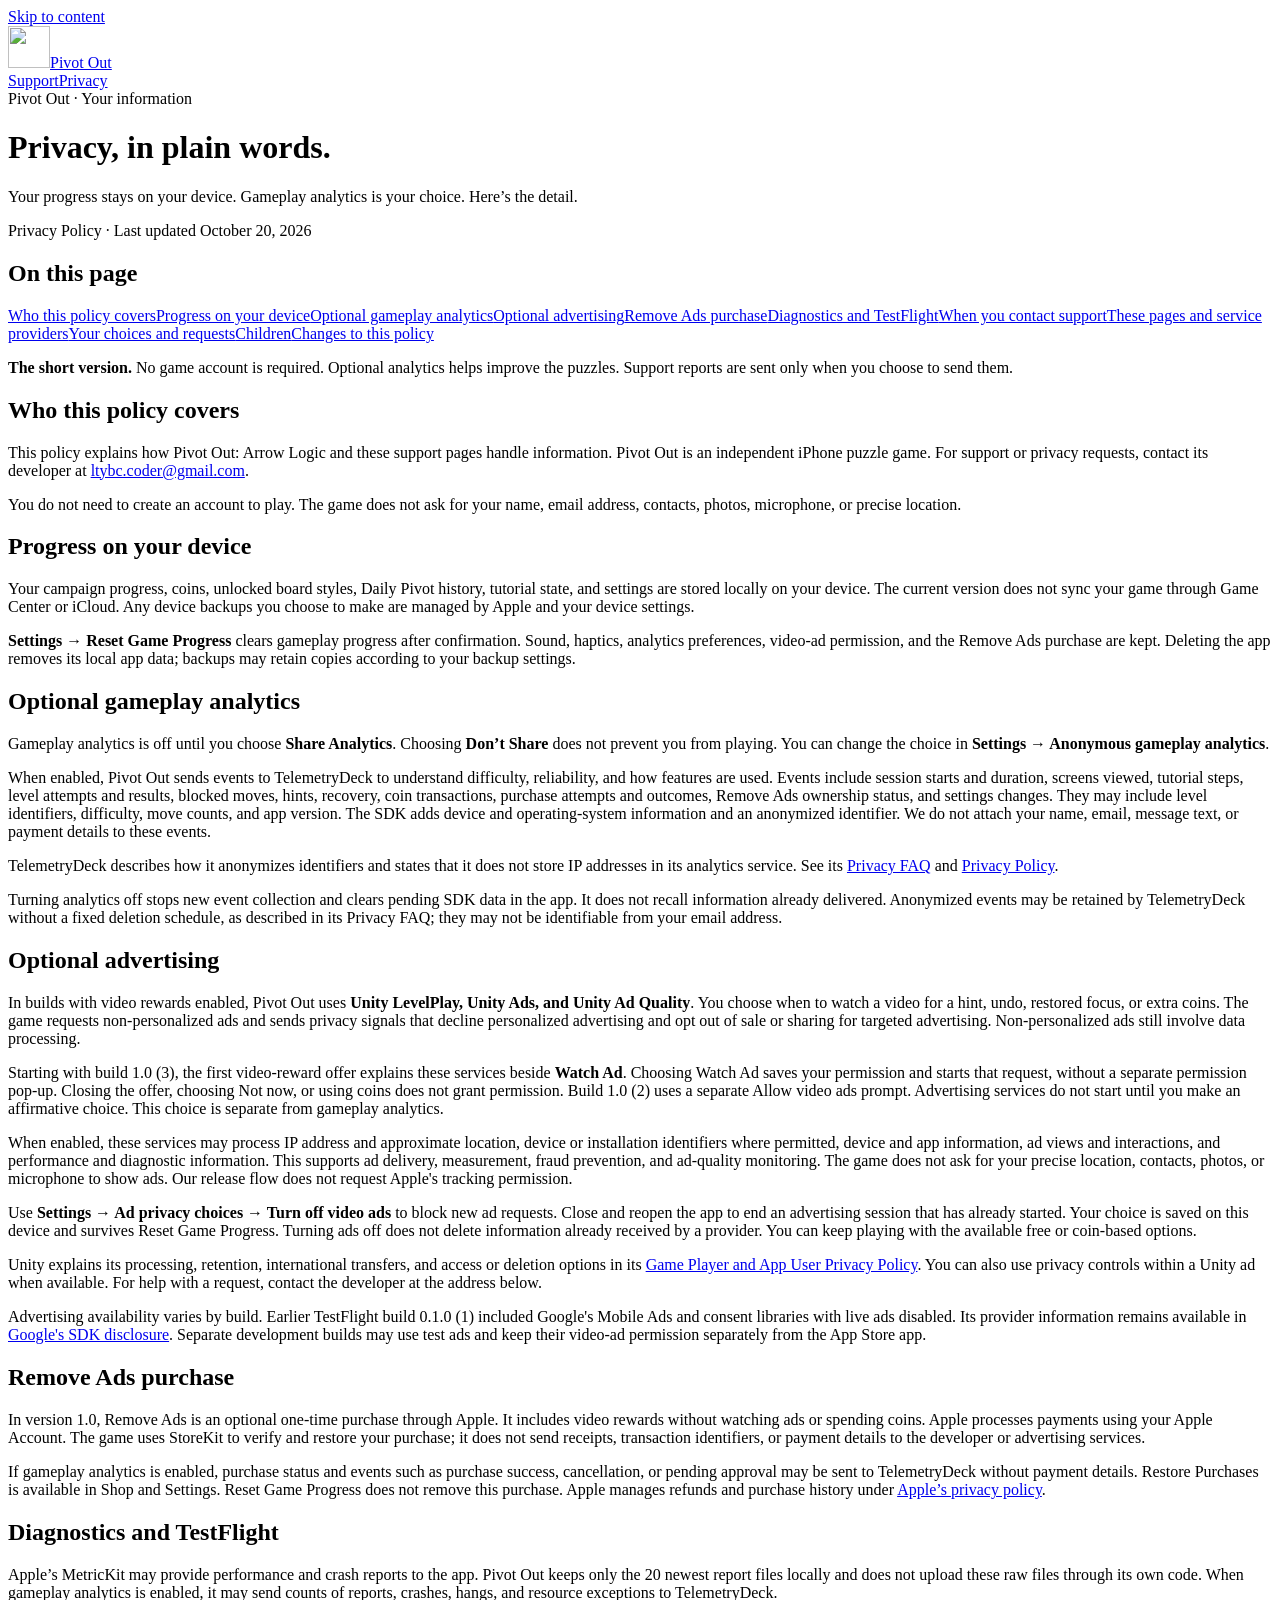
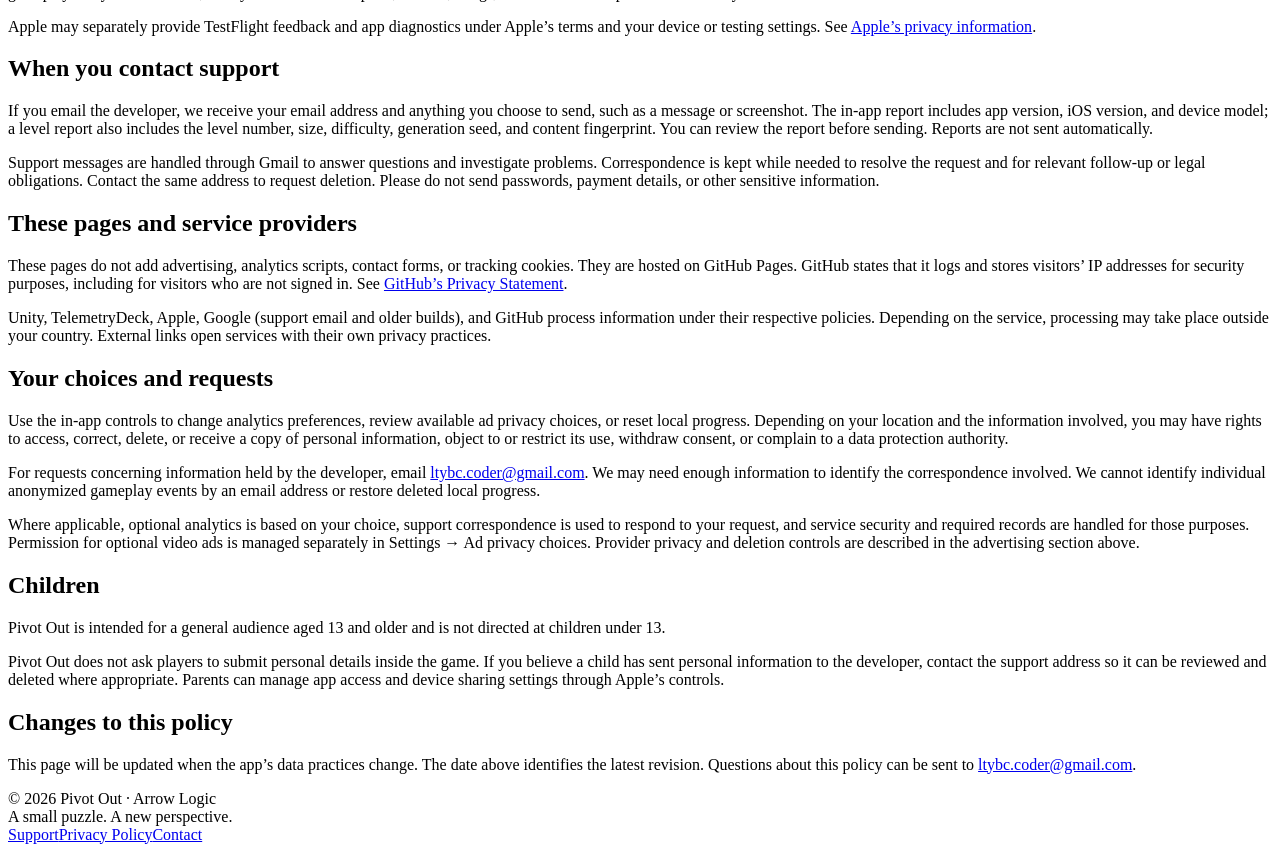
==== commit 706c613c: "Explain inline Watch Ad permission starting with build 1.0 (3)" ====
--- a/privacy/index.html
+++ b/privacy/index.html
@@ -2,7 +2,7 @@
 <html lang="en"><head><meta charset="utf-8"><meta name="viewport" content="width=device-width,initial-scale=1"><meta name="theme-color" content="#f6f1e3"><title>Privacy Policy — Pivot Out</title><meta name="description" content="How Pivot Out handles local progress, optional TelemetryDeck analytics, advertising, diagnostics, and support messages."><link rel="canonical" href="https://ltybc-coder.github.io/pivot-out-site/privacy/"><link rel="icon" href="/pivot-out-site/mark.svg" type="image/svg+xml"><link rel="stylesheet" href="/pivot-out-site/styles.css"><meta property="og:title" content="Privacy Policy — Pivot Out"><meta property="og:description" content="How Pivot Out handles local progress, optional TelemetryDeck analytics, advertising, diagnostics, and support messages."><meta property="og:type" content="website"><meta property="og:url" content="https://ltybc-coder.github.io/pivot-out-site/privacy/"></head>
 <body><a class="skip" href="#main">Skip to content</a><div class="shell"><header class="header"><a href="/pivot-out-site/" class="brand" aria-label="Pivot Out home"><img src="/pivot-out-site/mark.svg" alt="" width="42" height="42">Pivot Out</a><nav class="topnav" aria-label="Main navigation"><a href="/pivot-out-site/support/" >Support</a><a href="/pivot-out-site/privacy/" aria-current="page">Privacy</a></nav></header><main id="main"><header class="policy-heading"><div class="eyebrow">Pivot Out · Your information</div><h1>Privacy, in plain words.</h1><p class="intro">Your progress stays on your device. Gameplay analytics is your choice. Here’s the detail.</p><p class="updated">Privacy Policy · Last updated October 20, 2026</p></header><div class="policy-layout"><aside class="contents"><h2>On this page</h2><nav aria-label="Privacy policy contents"><a href="#publisher">Who this policy covers</a><a href="#local">Progress on your device</a><a href="#analytics">Optional gameplay analytics</a><a href="#ads">Optional advertising</a><a href="#purchases">Remove Ads purchase</a><a href="#diagnostics">Diagnostics and TestFlight</a><a href="#support">When you contact support</a><a href="#website">These pages and service providers</a><a href="#choices">Your choices and requests</a><a href="#children">Children</a><a href="#changes">Changes to this policy</a></nav></aside><article class="policy"><div class="summary-box"><p><strong>The short version.</strong> No game account is required. Optional analytics helps improve the puzzles. Support reports are sent only when you choose to send them.</p></div><section id="publisher"><h2>Who this policy covers</h2><p>This policy explains how Pivot Out: Arrow Logic and these support pages handle information. Pivot Out is an independent iPhone puzzle game. For support or privacy requests, contact its developer at <a href="mailto:ltybc.coder@gmail.com">ltybc.coder@gmail.com</a>.</p><p>You do not need to create an account to play. The game does not ask for your name, email address, contacts, photos, microphone, or precise location.</p></section><section id="local"><h2>Progress on your device</h2><p>Your campaign progress, coins, unlocked board styles, Daily Pivot history, tutorial state, and settings are stored locally on your device. The current version does not sync your game through Game Center or iCloud. Any device backups you choose to make are managed by Apple and your device settings.</p><p><strong>Settings → Reset Game Progress</strong> clears gameplay progress after confirmation. Sound, haptics, analytics preferences, video-ad permission, and the Remove Ads purchase are kept. Deleting the app removes its local app data; backups may retain copies according to your backup settings.</p></section><section id="analytics"><h2>Optional gameplay analytics</h2><p>Gameplay analytics is off until you choose <strong>Share Analytics</strong>. Choosing <strong>Don’t Share</strong> does not prevent you from playing. You can change the choice in <strong>Settings → Anonymous gameplay analytics</strong>.</p><p>When enabled, Pivot Out sends events to TelemetryDeck to understand difficulty, reliability, and how features are used. Events include session starts and duration, screens viewed, tutorial steps, level attempts and results, blocked moves, hints, recovery, coin transactions, purchase attempts and outcomes, Remove Ads ownership status, and settings changes. They may include level identifiers, difficulty, move counts, and app version. The SDK adds device and operating-system information and an anonymized identifier. We do not attach your name, email, message text, or payment details to these events.</p><p>TelemetryDeck describes how it anonymizes identifiers and states that it does not store IP addresses in its analytics service. See its <a href="https://telemetrydeck.com/docs/guides/privacy-faq/">Privacy FAQ</a> and <a href="https://telemetrydeck.com/privacy/">Privacy Policy</a>.</p><p>Turning analytics off stops new event collection and clears pending SDK data in the app. It does not recall information already delivered. Anonymized events may be retained by TelemetryDeck without a fixed deletion schedule, as described in its Privacy FAQ; they may not be identifiable from your email address.</p></section><section id="ads"><h2>Optional advertising</h2>
 <p>In builds with video rewards enabled, Pivot Out uses <strong>Unity LevelPlay, Unity Ads, and Unity Ad Quality</strong>. You choose when to watch a video for a hint, undo, restored focus, or extra coins. The game requests non-personalized ads and sends privacy signals that decline personalized advertising and opt out of sale or sharing for targeted advertising. Non-personalized ads still involve data processing.</p>
-<p>Before the first ad request, the game explains these services and asks you to <strong>Allow video ads</strong>. <strong>Not now</strong> skips that request without saving permission. The game does not start its advertising services until you allow video ads. This choice is separate from gameplay analytics.</p>
+<p>Starting with build 1.0 (3), the first video-reward offer explains these services beside <strong>Watch Ad</strong>. Choosing Watch Ad saves your permission and starts that request, without a separate permission pop-up. Closing the offer, choosing Not now, or using coins does not grant permission. Build 1.0 (2) uses a separate Allow video ads prompt. Advertising services do not start until you make an affirmative choice. This choice is separate from gameplay analytics.</p>
 <p>When enabled, these services may process IP address and approximate location, device or installation identifiers where permitted, device and app information, ad views and interactions, and performance and diagnostic information. This supports ad delivery, measurement, fraud prevention, and ad-quality monitoring. The game does not ask for your precise location, contacts, photos, or microphone to show ads. Our release flow does not request Apple's tracking permission.</p>
 <p>Use <strong>Settings → Ad privacy choices → Turn off video ads</strong> to block new ad requests. Close and reopen the app to end an advertising session that has already started. Your choice is saved on this device and survives Reset Game Progress. Turning ads off does not delete information already received by a provider. You can keep playing with the available free or coin-based options.</p>
 <p>Unity explains its processing, retention, international transfers, and access or deletion options in its <a href="https://unity.com/legal/game-player-and-app-user-privacy-policy">Game Player and App User Privacy Policy</a>. You can also use privacy controls within a Unity ad when available. For help with a request, contact the developer at the address below.</p>
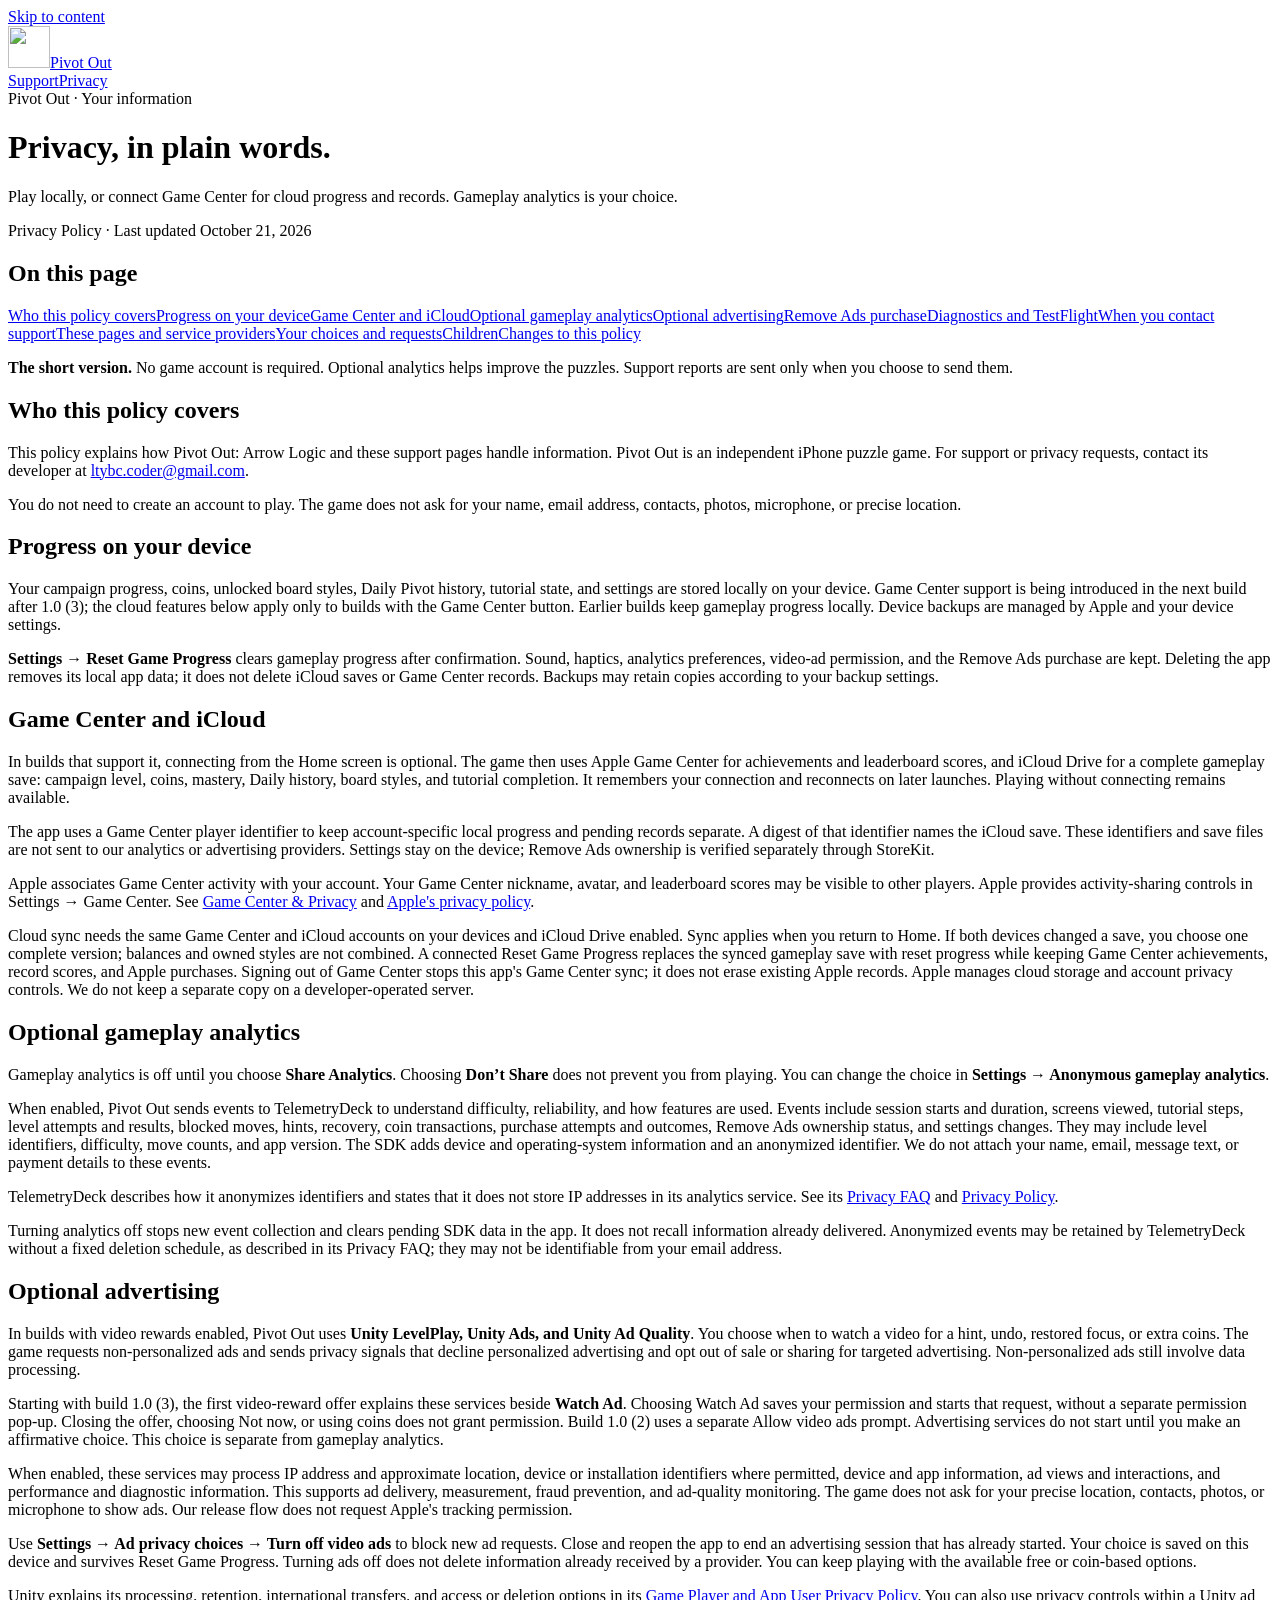
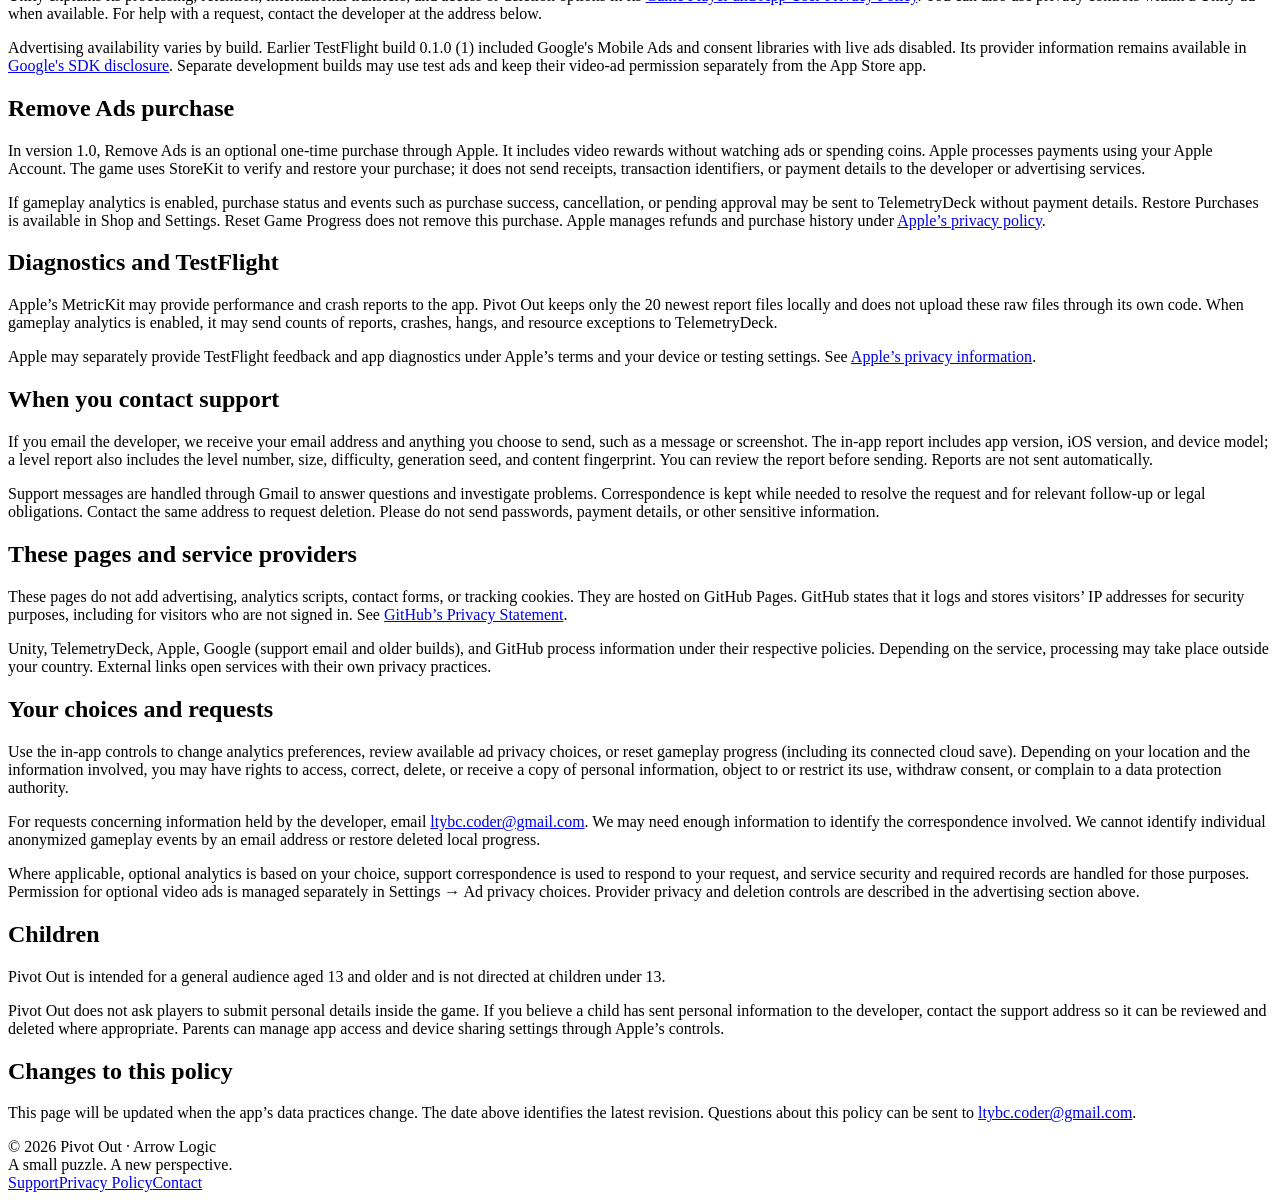
==== commit f002ed19: "Explain optional Game Center and iCloud progress" ====
--- a/privacy/index.html
+++ b/privacy/index.html
@@ -1,10 +1,10 @@
 <!doctype html>
 <html lang="en"><head><meta charset="utf-8"><meta name="viewport" content="width=device-width,initial-scale=1"><meta name="theme-color" content="#f6f1e3"><title>Privacy Policy — Pivot Out</title><meta name="description" content="How Pivot Out handles local progress, optional TelemetryDeck analytics, advertising, diagnostics, and support messages."><link rel="canonical" href="https://ltybc-coder.github.io/pivot-out-site/privacy/"><link rel="icon" href="/pivot-out-site/mark.svg" type="image/svg+xml"><link rel="stylesheet" href="/pivot-out-site/styles.css"><meta property="og:title" content="Privacy Policy — Pivot Out"><meta property="og:description" content="How Pivot Out handles local progress, optional TelemetryDeck analytics, advertising, diagnostics, and support messages."><meta property="og:type" content="website"><meta property="og:url" content="https://ltybc-coder.github.io/pivot-out-site/privacy/"></head>
-<body><a class="skip" href="#main">Skip to content</a><div class="shell"><header class="header"><a href="/pivot-out-site/" class="brand" aria-label="Pivot Out home"><img src="/pivot-out-site/mark.svg" alt="" width="42" height="42">Pivot Out</a><nav class="topnav" aria-label="Main navigation"><a href="/pivot-out-site/support/" >Support</a><a href="/pivot-out-site/privacy/" aria-current="page">Privacy</a></nav></header><main id="main"><header class="policy-heading"><div class="eyebrow">Pivot Out · Your information</div><h1>Privacy, in plain words.</h1><p class="intro">Your progress stays on your device. Gameplay analytics is your choice. Here’s the detail.</p><p class="updated">Privacy Policy · Last updated October 20, 2026</p></header><div class="policy-layout"><aside class="contents"><h2>On this page</h2><nav aria-label="Privacy policy contents"><a href="#publisher">Who this policy covers</a><a href="#local">Progress on your device</a><a href="#analytics">Optional gameplay analytics</a><a href="#ads">Optional advertising</a><a href="#purchases">Remove Ads purchase</a><a href="#diagnostics">Diagnostics and TestFlight</a><a href="#support">When you contact support</a><a href="#website">These pages and service providers</a><a href="#choices">Your choices and requests</a><a href="#children">Children</a><a href="#changes">Changes to this policy</a></nav></aside><article class="policy"><div class="summary-box"><p><strong>The short version.</strong> No game account is required. Optional analytics helps improve the puzzles. Support reports are sent only when you choose to send them.</p></div><section id="publisher"><h2>Who this policy covers</h2><p>This policy explains how Pivot Out: Arrow Logic and these support pages handle information. Pivot Out is an independent iPhone puzzle game. For support or privacy requests, contact its developer at <a href="mailto:ltybc.coder@gmail.com">ltybc.coder@gmail.com</a>.</p><p>You do not need to create an account to play. The game does not ask for your name, email address, contacts, photos, microphone, or precise location.</p></section><section id="local"><h2>Progress on your device</h2><p>Your campaign progress, coins, unlocked board styles, Daily Pivot history, tutorial state, and settings are stored locally on your device. The current version does not sync your game through Game Center or iCloud. Any device backups you choose to make are managed by Apple and your device settings.</p><p><strong>Settings → Reset Game Progress</strong> clears gameplay progress after confirmation. Sound, haptics, analytics preferences, video-ad permission, and the Remove Ads purchase are kept. Deleting the app removes its local app data; backups may retain copies according to your backup settings.</p></section><section id="analytics"><h2>Optional gameplay analytics</h2><p>Gameplay analytics is off until you choose <strong>Share Analytics</strong>. Choosing <strong>Don’t Share</strong> does not prevent you from playing. You can change the choice in <strong>Settings → Anonymous gameplay analytics</strong>.</p><p>When enabled, Pivot Out sends events to TelemetryDeck to understand difficulty, reliability, and how features are used. Events include session starts and duration, screens viewed, tutorial steps, level attempts and results, blocked moves, hints, recovery, coin transactions, purchase attempts and outcomes, Remove Ads ownership status, and settings changes. They may include level identifiers, difficulty, move counts, and app version. The SDK adds device and operating-system information and an anonymized identifier. We do not attach your name, email, message text, or payment details to these events.</p><p>TelemetryDeck describes how it anonymizes identifiers and states that it does not store IP addresses in its analytics service. See its <a href="https://telemetrydeck.com/docs/guides/privacy-faq/">Privacy FAQ</a> and <a href="https://telemetrydeck.com/privacy/">Privacy Policy</a>.</p><p>Turning analytics off stops new event collection and clears pending SDK data in the app. It does not recall information already delivered. Anonymized events may be retained by TelemetryDeck without a fixed deletion schedule, as described in its Privacy FAQ; they may not be identifiable from your email address.</p></section><section id="ads"><h2>Optional advertising</h2>
+<body><a class="skip" href="#main">Skip to content</a><div class="shell"><header class="header"><a href="/pivot-out-site/" class="brand" aria-label="Pivot Out home"><img src="/pivot-out-site/mark.svg" alt="" width="42" height="42">Pivot Out</a><nav class="topnav" aria-label="Main navigation"><a href="/pivot-out-site/support/" >Support</a><a href="/pivot-out-site/privacy/" aria-current="page">Privacy</a></nav></header><main id="main"><header class="policy-heading"><div class="eyebrow">Pivot Out · Your information</div><h1>Privacy, in plain words.</h1><p class="intro">Play locally, or connect Game Center for cloud progress and records. Gameplay analytics is your choice.</p><p class="updated">Privacy Policy · Last updated October 21, 2026</p></header><div class="policy-layout"><aside class="contents"><h2>On this page</h2><nav aria-label="Privacy policy contents"><a href="#publisher">Who this policy covers</a><a href="#local">Progress on your device</a><a href="#game-center">Game Center and iCloud</a><a href="#analytics">Optional gameplay analytics</a><a href="#ads">Optional advertising</a><a href="#purchases">Remove Ads purchase</a><a href="#diagnostics">Diagnostics and TestFlight</a><a href="#support">When you contact support</a><a href="#website">These pages and service providers</a><a href="#choices">Your choices and requests</a><a href="#children">Children</a><a href="#changes">Changes to this policy</a></nav></aside><article class="policy"><div class="summary-box"><p><strong>The short version.</strong> No game account is required. Optional analytics helps improve the puzzles. Support reports are sent only when you choose to send them.</p></div><section id="publisher"><h2>Who this policy covers</h2><p>This policy explains how Pivot Out: Arrow Logic and these support pages handle information. Pivot Out is an independent iPhone puzzle game. For support or privacy requests, contact its developer at <a href="mailto:ltybc.coder@gmail.com">ltybc.coder@gmail.com</a>.</p><p>You do not need to create an account to play. The game does not ask for your name, email address, contacts, photos, microphone, or precise location.</p></section><section id="local"><h2>Progress on your device</h2><p>Your campaign progress, coins, unlocked board styles, Daily Pivot history, tutorial state, and settings are stored locally on your device. Game Center support is being introduced in the next build after 1.0 (3); the cloud features below apply only to builds with the Game Center button. Earlier builds keep gameplay progress locally. Device backups are managed by Apple and your device settings.</p><p><strong>Settings → Reset Game Progress</strong> clears gameplay progress after confirmation. Sound, haptics, analytics preferences, video-ad permission, and the Remove Ads purchase are kept. Deleting the app removes its local app data; it does not delete iCloud saves or Game Center records. Backups may retain copies according to your backup settings.</p></section><section id="game-center"><h2>Game Center and iCloud</h2><p>In builds that support it, connecting from the Home screen is optional. The game then uses Apple Game Center for achievements and leaderboard scores, and iCloud Drive for a complete gameplay save: campaign level, coins, mastery, Daily history, board styles, and tutorial completion. It remembers your connection and reconnects on later launches. Playing without connecting remains available.</p><p>The app uses a Game Center player identifier to keep account-specific local progress and pending records separate. A digest of that identifier names the iCloud save. These identifiers and save files are not sent to our analytics or advertising providers. Settings stay on the device; Remove Ads ownership is verified separately through StoreKit.</p><p>Apple associates Game Center activity with your account. Your Game Center nickname, avatar, and leaderboard scores may be visible to other players. Apple provides activity-sharing controls in Settings &rarr; Game Center. See <a href="https://www.apple.com/legal/privacy/data/en/game-center/">Game Center &amp; Privacy</a> and <a href="https://www.apple.com/legal/privacy/">Apple's privacy policy</a>.</p><p>Cloud sync needs the same Game Center and iCloud accounts on your devices and iCloud Drive enabled. Sync applies when you return to Home. If both devices changed a save, you choose one complete version; balances and owned styles are not combined. A connected Reset Game Progress replaces the synced gameplay save with reset progress while keeping Game Center achievements, record scores, and Apple purchases. Signing out of Game Center stops this app's Game Center sync; it does not erase existing Apple records. Apple manages cloud storage and account privacy controls. We do not keep a separate copy on a developer-operated server.</p></section><section id="analytics"><h2>Optional gameplay analytics</h2><p>Gameplay analytics is off until you choose <strong>Share Analytics</strong>. Choosing <strong>Don’t Share</strong> does not prevent you from playing. You can change the choice in <strong>Settings → Anonymous gameplay analytics</strong>.</p><p>When enabled, Pivot Out sends events to TelemetryDeck to understand difficulty, reliability, and how features are used. Events include session starts and duration, screens viewed, tutorial steps, level attempts and results, blocked moves, hints, recovery, coin transactions, purchase attempts and outcomes, Remove Ads ownership status, and settings changes. They may include level identifiers, difficulty, move counts, and app version. The SDK adds device and operating-system information and an anonymized identifier. We do not attach your name, email, message text, or payment details to these events.</p><p>TelemetryDeck describes how it anonymizes identifiers and states that it does not store IP addresses in its analytics service. See its <a href="https://telemetrydeck.com/docs/guides/privacy-faq/">Privacy FAQ</a> and <a href="https://telemetrydeck.com/privacy/">Privacy Policy</a>.</p><p>Turning analytics off stops new event collection and clears pending SDK data in the app. It does not recall information already delivered. Anonymized events may be retained by TelemetryDeck without a fixed deletion schedule, as described in its Privacy FAQ; they may not be identifiable from your email address.</p></section><section id="ads"><h2>Optional advertising</h2>
 <p>In builds with video rewards enabled, Pivot Out uses <strong>Unity LevelPlay, Unity Ads, and Unity Ad Quality</strong>. You choose when to watch a video for a hint, undo, restored focus, or extra coins. The game requests non-personalized ads and sends privacy signals that decline personalized advertising and opt out of sale or sharing for targeted advertising. Non-personalized ads still involve data processing.</p>
 <p>Starting with build 1.0 (3), the first video-reward offer explains these services beside <strong>Watch Ad</strong>. Choosing Watch Ad saves your permission and starts that request, without a separate permission pop-up. Closing the offer, choosing Not now, or using coins does not grant permission. Build 1.0 (2) uses a separate Allow video ads prompt. Advertising services do not start until you make an affirmative choice. This choice is separate from gameplay analytics.</p>
 <p>When enabled, these services may process IP address and approximate location, device or installation identifiers where permitted, device and app information, ad views and interactions, and performance and diagnostic information. This supports ad delivery, measurement, fraud prevention, and ad-quality monitoring. The game does not ask for your precise location, contacts, photos, or microphone to show ads. Our release flow does not request Apple's tracking permission.</p>
 <p>Use <strong>Settings → Ad privacy choices → Turn off video ads</strong> to block new ad requests. Close and reopen the app to end an advertising session that has already started. Your choice is saved on this device and survives Reset Game Progress. Turning ads off does not delete information already received by a provider. You can keep playing with the available free or coin-based options.</p>
 <p>Unity explains its processing, retention, international transfers, and access or deletion options in its <a href="https://unity.com/legal/game-player-and-app-user-privacy-policy">Game Player and App User Privacy Policy</a>. You can also use privacy controls within a Unity ad when available. For help with a request, contact the developer at the address below.</p>
 <p>Advertising availability varies by build. Earlier TestFlight build 0.1.0 (1) included Google's Mobile Ads and consent libraries with live ads disabled. Its provider information remains available in <a href="https://developers.google.com/admob/ios/privacy/data-disclosure">Google's SDK disclosure</a>. Separate development builds may use test ads and keep their video-ad permission separately from the App Store app.</p>
-</section><section id="purchases"><h2>Remove Ads purchase</h2><p>In version 1.0, Remove Ads is an optional one-time purchase through Apple. It includes video rewards without watching ads or spending coins. Apple processes payments using your Apple Account. The game uses StoreKit to verify and restore your purchase; it does not send receipts, transaction identifiers, or payment details to the developer or advertising services.</p><p>If gameplay analytics is enabled, purchase status and events such as purchase success, cancellation, or pending approval may be sent to TelemetryDeck without payment details. Restore Purchases is available in Shop and Settings. Reset Game Progress does not remove this purchase. Apple manages refunds and purchase history under <a href="https://www.apple.com/legal/privacy/">Apple’s privacy policy</a>.</p></section><section id="diagnostics"><h2>Diagnostics and TestFlight</h2><p>Apple’s MetricKit may provide performance and crash reports to the app. Pivot Out keeps only the 20 newest report files locally and does not upload these raw files through its own code. When gameplay analytics is enabled, it may send counts of reports, crashes, hangs, and resource exceptions to TelemetryDeck.</p><p>Apple may separately provide TestFlight feedback and app diagnostics under Apple’s terms and your device or testing settings. See <a href="https://www.apple.com/legal/privacy/">Apple’s privacy information</a>.</p></section><section id="support"><h2>When you contact support</h2><p>If you email the developer, we receive your email address and anything you choose to send, such as a message or screenshot. The in-app report includes app version, iOS version, and device model; a level report also includes the level number, size, difficulty, generation seed, and content fingerprint. You can review the report before sending. Reports are not sent automatically.</p><p>Support messages are handled through Gmail to answer questions and investigate problems. Correspondence is kept while needed to resolve the request and for relevant follow-up or legal obligations. Contact the same address to request deletion. Please do not send passwords, payment details, or other sensitive information.</p></section><section id="website"><h2>These pages and service providers</h2><p>These pages do not add advertising, analytics scripts, contact forms, or tracking cookies. They are hosted on GitHub Pages. GitHub states that it logs and stores visitors’ IP addresses for security purposes, including for visitors who are not signed in. See <a href="https://docs.github.com/en/site-policy/privacy-policies/github-general-privacy-statement">GitHub’s Privacy Statement</a>.</p><p>Unity, TelemetryDeck, Apple, Google (support email and older builds), and GitHub process information under their respective policies. Depending on the service, processing may take place outside your country. External links open services with their own privacy practices.</p></section><section id="choices"><h2>Your choices and requests</h2><p>Use the in-app controls to change analytics preferences, review available ad privacy choices, or reset local progress. Depending on your location and the information involved, you may have rights to access, correct, delete, or receive a copy of personal information, object to or restrict its use, withdraw consent, or complain to a data protection authority.</p><p>For requests concerning information held by the developer, email <a href="mailto:ltybc.coder@gmail.com?subject=Pivot%20Out%20privacy%20request">ltybc.coder@gmail.com</a>. We may need enough information to identify the correspondence involved. We cannot identify individual anonymized gameplay events by an email address or restore deleted local progress.</p><p>Where applicable, optional analytics is based on your choice, support correspondence is used to respond to your request, and service security and required records are handled for those purposes. Permission for optional video ads is managed separately in Settings → Ad privacy choices. Provider privacy and deletion controls are described in the advertising section above.</p></section><section id="children"><h2>Children</h2><p>Pivot Out is intended for a general audience aged 13 and older and is not directed at children under 13.</p><p>Pivot Out does not ask players to submit personal details inside the game. If you believe a child has sent personal information to the developer, contact the support address so it can be reviewed and deleted where appropriate. Parents can manage app access and device sharing settings through Apple’s controls.</p></section><section id="changes"><h2>Changes to this policy</h2><p>This page will be updated when the app’s data practices change. The date above identifies the latest revision. Questions about this policy can be sent to <a href="mailto:ltybc.coder@gmail.com">ltybc.coder@gmail.com</a>.</p></section></article></div></main><footer class="footer"><div>© 2026 Pivot Out · Arrow Logic<br>A small puzzle. A new perspective.</div><nav aria-label="Footer navigation"><a href="/pivot-out-site/support/">Support</a><a href="/pivot-out-site/privacy/">Privacy Policy</a><a href="mailto:ltybc.coder@gmail.com">Contact</a></nav></footer></div></body></html>+</section><section id="purchases"><h2>Remove Ads purchase</h2><p>In version 1.0, Remove Ads is an optional one-time purchase through Apple. It includes video rewards without watching ads or spending coins. Apple processes payments using your Apple Account. The game uses StoreKit to verify and restore your purchase; it does not send receipts, transaction identifiers, or payment details to the developer or advertising services.</p><p>If gameplay analytics is enabled, purchase status and events such as purchase success, cancellation, or pending approval may be sent to TelemetryDeck without payment details. Restore Purchases is available in Shop and Settings. Reset Game Progress does not remove this purchase. Apple manages refunds and purchase history under <a href="https://www.apple.com/legal/privacy/">Apple’s privacy policy</a>.</p></section><section id="diagnostics"><h2>Diagnostics and TestFlight</h2><p>Apple’s MetricKit may provide performance and crash reports to the app. Pivot Out keeps only the 20 newest report files locally and does not upload these raw files through its own code. When gameplay analytics is enabled, it may send counts of reports, crashes, hangs, and resource exceptions to TelemetryDeck.</p><p>Apple may separately provide TestFlight feedback and app diagnostics under Apple’s terms and your device or testing settings. See <a href="https://www.apple.com/legal/privacy/">Apple’s privacy information</a>.</p></section><section id="support"><h2>When you contact support</h2><p>If you email the developer, we receive your email address and anything you choose to send, such as a message or screenshot. The in-app report includes app version, iOS version, and device model; a level report also includes the level number, size, difficulty, generation seed, and content fingerprint. You can review the report before sending. Reports are not sent automatically.</p><p>Support messages are handled through Gmail to answer questions and investigate problems. Correspondence is kept while needed to resolve the request and for relevant follow-up or legal obligations. Contact the same address to request deletion. Please do not send passwords, payment details, or other sensitive information.</p></section><section id="website"><h2>These pages and service providers</h2><p>These pages do not add advertising, analytics scripts, contact forms, or tracking cookies. They are hosted on GitHub Pages. GitHub states that it logs and stores visitors’ IP addresses for security purposes, including for visitors who are not signed in. See <a href="https://docs.github.com/en/site-policy/privacy-policies/github-general-privacy-statement">GitHub’s Privacy Statement</a>.</p><p>Unity, TelemetryDeck, Apple, Google (support email and older builds), and GitHub process information under their respective policies. Depending on the service, processing may take place outside your country. External links open services with their own privacy practices.</p></section><section id="choices"><h2>Your choices and requests</h2><p>Use the in-app controls to change analytics preferences, review available ad privacy choices, or reset gameplay progress (including its connected cloud save). Depending on your location and the information involved, you may have rights to access, correct, delete, or receive a copy of personal information, object to or restrict its use, withdraw consent, or complain to a data protection authority.</p><p>For requests concerning information held by the developer, email <a href="mailto:ltybc.coder@gmail.com?subject=Pivot%20Out%20privacy%20request">ltybc.coder@gmail.com</a>. We may need enough information to identify the correspondence involved. We cannot identify individual anonymized gameplay events by an email address or restore deleted local progress.</p><p>Where applicable, optional analytics is based on your choice, support correspondence is used to respond to your request, and service security and required records are handled for those purposes. Permission for optional video ads is managed separately in Settings → Ad privacy choices. Provider privacy and deletion controls are described in the advertising section above.</p></section><section id="children"><h2>Children</h2><p>Pivot Out is intended for a general audience aged 13 and older and is not directed at children under 13.</p><p>Pivot Out does not ask players to submit personal details inside the game. If you believe a child has sent personal information to the developer, contact the support address so it can be reviewed and deleted where appropriate. Parents can manage app access and device sharing settings through Apple’s controls.</p></section><section id="changes"><h2>Changes to this policy</h2><p>This page will be updated when the app’s data practices change. The date above identifies the latest revision. Questions about this policy can be sent to <a href="mailto:ltybc.coder@gmail.com">ltybc.coder@gmail.com</a>.</p></section></article></div></main><footer class="footer"><div>© 2026 Pivot Out · Arrow Logic<br>A small puzzle. A new perspective.</div><nav aria-label="Footer navigation"><a href="/pivot-out-site/support/">Support</a><a href="/pivot-out-site/privacy/">Privacy Policy</a><a href="mailto:ltybc.coder@gmail.com">Contact</a></nav></footer></div></body></html>
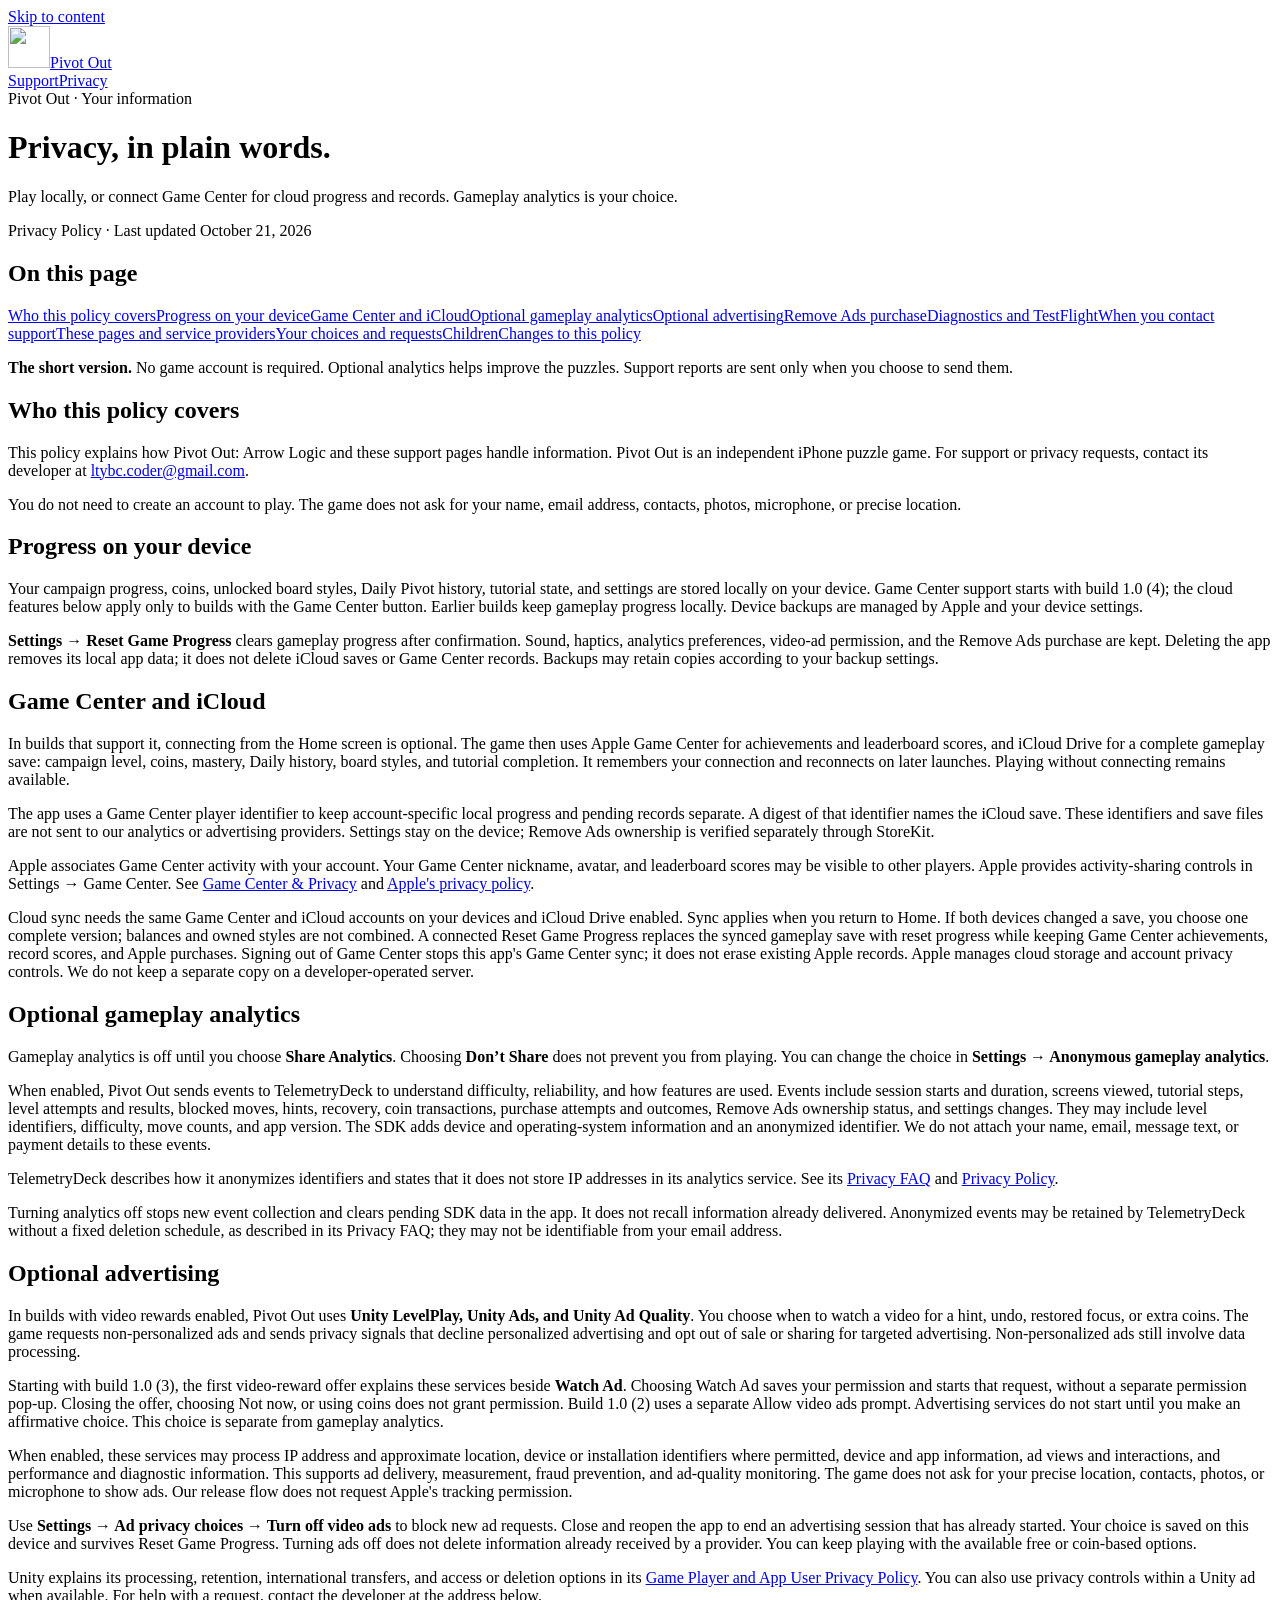
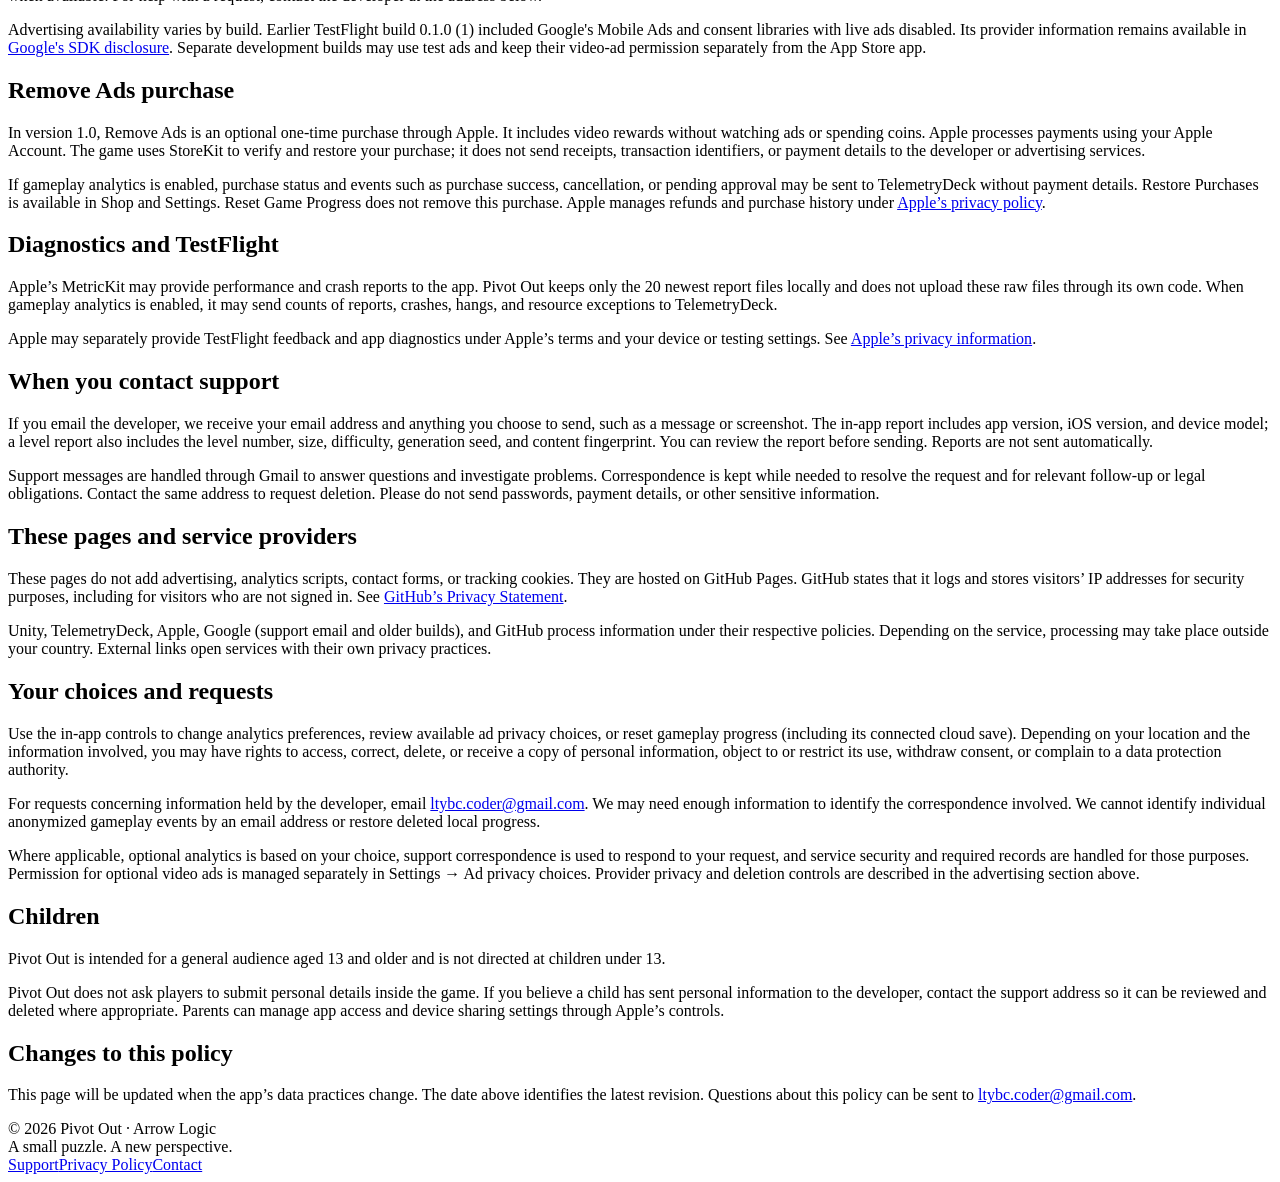
==== commit f4a726d4: "Clarify Game Center availability from TestFlight build 1.0 (4)" ====
--- a/privacy/index.html
+++ b/privacy/index.html
@@ -1,6 +1,6 @@
 <!doctype html>
 <html lang="en"><head><meta charset="utf-8"><meta name="viewport" content="width=device-width,initial-scale=1"><meta name="theme-color" content="#f6f1e3"><title>Privacy Policy — Pivot Out</title><meta name="description" content="How Pivot Out handles local progress, optional TelemetryDeck analytics, advertising, diagnostics, and support messages."><link rel="canonical" href="https://ltybc-coder.github.io/pivot-out-site/privacy/"><link rel="icon" href="/pivot-out-site/mark.svg" type="image/svg+xml"><link rel="stylesheet" href="/pivot-out-site/styles.css"><meta property="og:title" content="Privacy Policy — Pivot Out"><meta property="og:description" content="How Pivot Out handles local progress, optional TelemetryDeck analytics, advertising, diagnostics, and support messages."><meta property="og:type" content="website"><meta property="og:url" content="https://ltybc-coder.github.io/pivot-out-site/privacy/"></head>
-<body><a class="skip" href="#main">Skip to content</a><div class="shell"><header class="header"><a href="/pivot-out-site/" class="brand" aria-label="Pivot Out home"><img src="/pivot-out-site/mark.svg" alt="" width="42" height="42">Pivot Out</a><nav class="topnav" aria-label="Main navigation"><a href="/pivot-out-site/support/" >Support</a><a href="/pivot-out-site/privacy/" aria-current="page">Privacy</a></nav></header><main id="main"><header class="policy-heading"><div class="eyebrow">Pivot Out · Your information</div><h1>Privacy, in plain words.</h1><p class="intro">Play locally, or connect Game Center for cloud progress and records. Gameplay analytics is your choice.</p><p class="updated">Privacy Policy · Last updated October 21, 2026</p></header><div class="policy-layout"><aside class="contents"><h2>On this page</h2><nav aria-label="Privacy policy contents"><a href="#publisher">Who this policy covers</a><a href="#local">Progress on your device</a><a href="#game-center">Game Center and iCloud</a><a href="#analytics">Optional gameplay analytics</a><a href="#ads">Optional advertising</a><a href="#purchases">Remove Ads purchase</a><a href="#diagnostics">Diagnostics and TestFlight</a><a href="#support">When you contact support</a><a href="#website">These pages and service providers</a><a href="#choices">Your choices and requests</a><a href="#children">Children</a><a href="#changes">Changes to this policy</a></nav></aside><article class="policy"><div class="summary-box"><p><strong>The short version.</strong> No game account is required. Optional analytics helps improve the puzzles. Support reports are sent only when you choose to send them.</p></div><section id="publisher"><h2>Who this policy covers</h2><p>This policy explains how Pivot Out: Arrow Logic and these support pages handle information. Pivot Out is an independent iPhone puzzle game. For support or privacy requests, contact its developer at <a href="mailto:ltybc.coder@gmail.com">ltybc.coder@gmail.com</a>.</p><p>You do not need to create an account to play. The game does not ask for your name, email address, contacts, photos, microphone, or precise location.</p></section><section id="local"><h2>Progress on your device</h2><p>Your campaign progress, coins, unlocked board styles, Daily Pivot history, tutorial state, and settings are stored locally on your device. Game Center support is being introduced in the next build after 1.0 (3); the cloud features below apply only to builds with the Game Center button. Earlier builds keep gameplay progress locally. Device backups are managed by Apple and your device settings.</p><p><strong>Settings → Reset Game Progress</strong> clears gameplay progress after confirmation. Sound, haptics, analytics preferences, video-ad permission, and the Remove Ads purchase are kept. Deleting the app removes its local app data; it does not delete iCloud saves or Game Center records. Backups may retain copies according to your backup settings.</p></section><section id="game-center"><h2>Game Center and iCloud</h2><p>In builds that support it, connecting from the Home screen is optional. The game then uses Apple Game Center for achievements and leaderboard scores, and iCloud Drive for a complete gameplay save: campaign level, coins, mastery, Daily history, board styles, and tutorial completion. It remembers your connection and reconnects on later launches. Playing without connecting remains available.</p><p>The app uses a Game Center player identifier to keep account-specific local progress and pending records separate. A digest of that identifier names the iCloud save. These identifiers and save files are not sent to our analytics or advertising providers. Settings stay on the device; Remove Ads ownership is verified separately through StoreKit.</p><p>Apple associates Game Center activity with your account. Your Game Center nickname, avatar, and leaderboard scores may be visible to other players. Apple provides activity-sharing controls in Settings &rarr; Game Center. See <a href="https://www.apple.com/legal/privacy/data/en/game-center/">Game Center &amp; Privacy</a> and <a href="https://www.apple.com/legal/privacy/">Apple's privacy policy</a>.</p><p>Cloud sync needs the same Game Center and iCloud accounts on your devices and iCloud Drive enabled. Sync applies when you return to Home. If both devices changed a save, you choose one complete version; balances and owned styles are not combined. A connected Reset Game Progress replaces the synced gameplay save with reset progress while keeping Game Center achievements, record scores, and Apple purchases. Signing out of Game Center stops this app's Game Center sync; it does not erase existing Apple records. Apple manages cloud storage and account privacy controls. We do not keep a separate copy on a developer-operated server.</p></section><section id="analytics"><h2>Optional gameplay analytics</h2><p>Gameplay analytics is off until you choose <strong>Share Analytics</strong>. Choosing <strong>Don’t Share</strong> does not prevent you from playing. You can change the choice in <strong>Settings → Anonymous gameplay analytics</strong>.</p><p>When enabled, Pivot Out sends events to TelemetryDeck to understand difficulty, reliability, and how features are used. Events include session starts and duration, screens viewed, tutorial steps, level attempts and results, blocked moves, hints, recovery, coin transactions, purchase attempts and outcomes, Remove Ads ownership status, and settings changes. They may include level identifiers, difficulty, move counts, and app version. The SDK adds device and operating-system information and an anonymized identifier. We do not attach your name, email, message text, or payment details to these events.</p><p>TelemetryDeck describes how it anonymizes identifiers and states that it does not store IP addresses in its analytics service. See its <a href="https://telemetrydeck.com/docs/guides/privacy-faq/">Privacy FAQ</a> and <a href="https://telemetrydeck.com/privacy/">Privacy Policy</a>.</p><p>Turning analytics off stops new event collection and clears pending SDK data in the app. It does not recall information already delivered. Anonymized events may be retained by TelemetryDeck without a fixed deletion schedule, as described in its Privacy FAQ; they may not be identifiable from your email address.</p></section><section id="ads"><h2>Optional advertising</h2>
+<body><a class="skip" href="#main">Skip to content</a><div class="shell"><header class="header"><a href="/pivot-out-site/" class="brand" aria-label="Pivot Out home"><img src="/pivot-out-site/mark.svg" alt="" width="42" height="42">Pivot Out</a><nav class="topnav" aria-label="Main navigation"><a href="/pivot-out-site/support/" >Support</a><a href="/pivot-out-site/privacy/" aria-current="page">Privacy</a></nav></header><main id="main"><header class="policy-heading"><div class="eyebrow">Pivot Out · Your information</div><h1>Privacy, in plain words.</h1><p class="intro">Play locally, or connect Game Center for cloud progress and records. Gameplay analytics is your choice.</p><p class="updated">Privacy Policy · Last updated October 21, 2026</p></header><div class="policy-layout"><aside class="contents"><h2>On this page</h2><nav aria-label="Privacy policy contents"><a href="#publisher">Who this policy covers</a><a href="#local">Progress on your device</a><a href="#game-center">Game Center and iCloud</a><a href="#analytics">Optional gameplay analytics</a><a href="#ads">Optional advertising</a><a href="#purchases">Remove Ads purchase</a><a href="#diagnostics">Diagnostics and TestFlight</a><a href="#support">When you contact support</a><a href="#website">These pages and service providers</a><a href="#choices">Your choices and requests</a><a href="#children">Children</a><a href="#changes">Changes to this policy</a></nav></aside><article class="policy"><div class="summary-box"><p><strong>The short version.</strong> No game account is required. Optional analytics helps improve the puzzles. Support reports are sent only when you choose to send them.</p></div><section id="publisher"><h2>Who this policy covers</h2><p>This policy explains how Pivot Out: Arrow Logic and these support pages handle information. Pivot Out is an independent iPhone puzzle game. For support or privacy requests, contact its developer at <a href="mailto:ltybc.coder@gmail.com">ltybc.coder@gmail.com</a>.</p><p>You do not need to create an account to play. The game does not ask for your name, email address, contacts, photos, microphone, or precise location.</p></section><section id="local"><h2>Progress on your device</h2><p>Your campaign progress, coins, unlocked board styles, Daily Pivot history, tutorial state, and settings are stored locally on your device. Game Center support starts with build 1.0 (4); the cloud features below apply only to builds with the Game Center button. Earlier builds keep gameplay progress locally. Device backups are managed by Apple and your device settings.</p><p><strong>Settings → Reset Game Progress</strong> clears gameplay progress after confirmation. Sound, haptics, analytics preferences, video-ad permission, and the Remove Ads purchase are kept. Deleting the app removes its local app data; it does not delete iCloud saves or Game Center records. Backups may retain copies according to your backup settings.</p></section><section id="game-center"><h2>Game Center and iCloud</h2><p>In builds that support it, connecting from the Home screen is optional. The game then uses Apple Game Center for achievements and leaderboard scores, and iCloud Drive for a complete gameplay save: campaign level, coins, mastery, Daily history, board styles, and tutorial completion. It remembers your connection and reconnects on later launches. Playing without connecting remains available.</p><p>The app uses a Game Center player identifier to keep account-specific local progress and pending records separate. A digest of that identifier names the iCloud save. These identifiers and save files are not sent to our analytics or advertising providers. Settings stay on the device; Remove Ads ownership is verified separately through StoreKit.</p><p>Apple associates Game Center activity with your account. Your Game Center nickname, avatar, and leaderboard scores may be visible to other players. Apple provides activity-sharing controls in Settings &rarr; Game Center. See <a href="https://www.apple.com/legal/privacy/data/en/game-center/">Game Center &amp; Privacy</a> and <a href="https://www.apple.com/legal/privacy/">Apple's privacy policy</a>.</p><p>Cloud sync needs the same Game Center and iCloud accounts on your devices and iCloud Drive enabled. Sync applies when you return to Home. If both devices changed a save, you choose one complete version; balances and owned styles are not combined. A connected Reset Game Progress replaces the synced gameplay save with reset progress while keeping Game Center achievements, record scores, and Apple purchases. Signing out of Game Center stops this app's Game Center sync; it does not erase existing Apple records. Apple manages cloud storage and account privacy controls. We do not keep a separate copy on a developer-operated server.</p></section><section id="analytics"><h2>Optional gameplay analytics</h2><p>Gameplay analytics is off until you choose <strong>Share Analytics</strong>. Choosing <strong>Don’t Share</strong> does not prevent you from playing. You can change the choice in <strong>Settings → Anonymous gameplay analytics</strong>.</p><p>When enabled, Pivot Out sends events to TelemetryDeck to understand difficulty, reliability, and how features are used. Events include session starts and duration, screens viewed, tutorial steps, level attempts and results, blocked moves, hints, recovery, coin transactions, purchase attempts and outcomes, Remove Ads ownership status, and settings changes. They may include level identifiers, difficulty, move counts, and app version. The SDK adds device and operating-system information and an anonymized identifier. We do not attach your name, email, message text, or payment details to these events.</p><p>TelemetryDeck describes how it anonymizes identifiers and states that it does not store IP addresses in its analytics service. See its <a href="https://telemetrydeck.com/docs/guides/privacy-faq/">Privacy FAQ</a> and <a href="https://telemetrydeck.com/privacy/">Privacy Policy</a>.</p><p>Turning analytics off stops new event collection and clears pending SDK data in the app. It does not recall information already delivered. Anonymized events may be retained by TelemetryDeck without a fixed deletion schedule, as described in its Privacy FAQ; they may not be identifiable from your email address.</p></section><section id="ads"><h2>Optional advertising</h2>
 <p>In builds with video rewards enabled, Pivot Out uses <strong>Unity LevelPlay, Unity Ads, and Unity Ad Quality</strong>. You choose when to watch a video for a hint, undo, restored focus, or extra coins. The game requests non-personalized ads and sends privacy signals that decline personalized advertising and opt out of sale or sharing for targeted advertising. Non-personalized ads still involve data processing.</p>
 <p>Starting with build 1.0 (3), the first video-reward offer explains these services beside <strong>Watch Ad</strong>. Choosing Watch Ad saves your permission and starts that request, without a separate permission pop-up. Closing the offer, choosing Not now, or using coins does not grant permission. Build 1.0 (2) uses a separate Allow video ads prompt. Advertising services do not start until you make an affirmative choice. This choice is separate from gameplay analytics.</p>
 <p>When enabled, these services may process IP address and approximate location, device or installation identifiers where permitted, device and app information, ad views and interactions, and performance and diagnostic information. This supports ad delivery, measurement, fraud prevention, and ad-quality monitoring. The game does not ask for your precise location, contacts, photos, or microphone to show ads. Our release flow does not request Apple's tracking permission.</p>
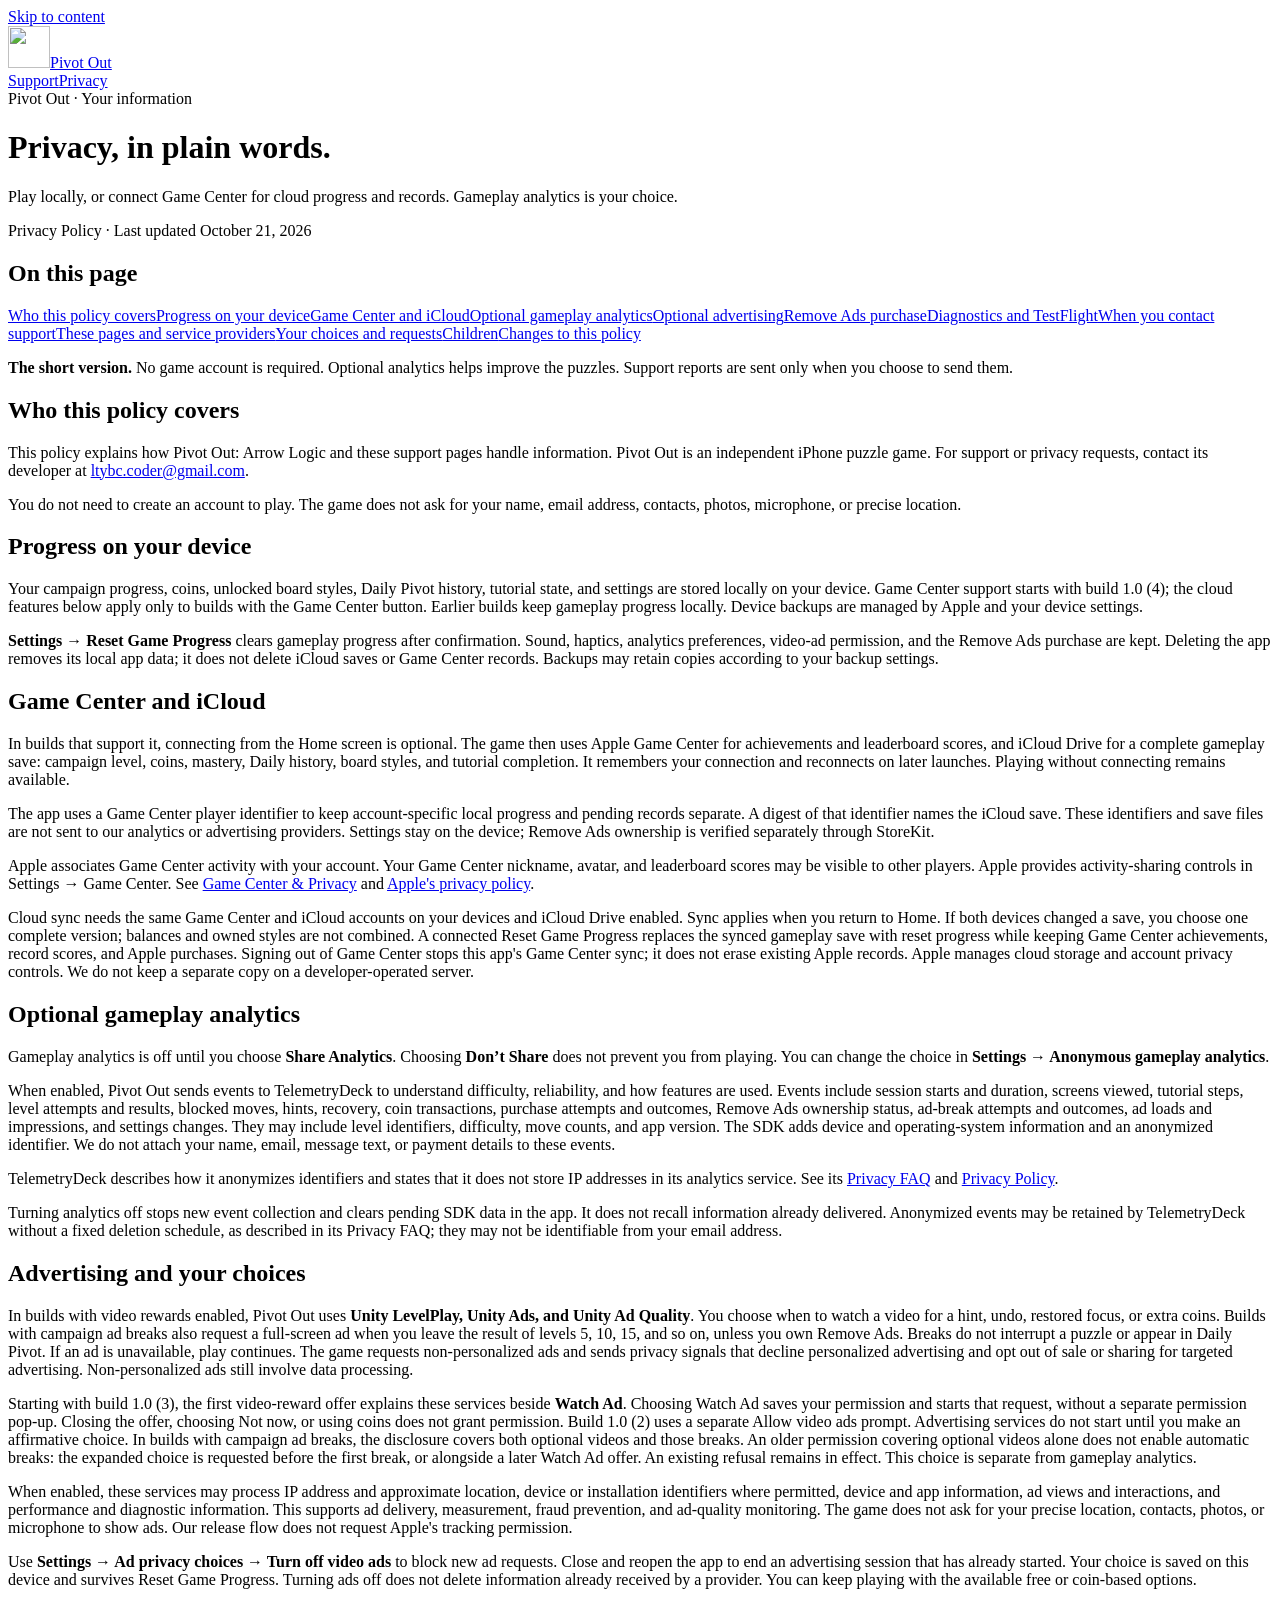
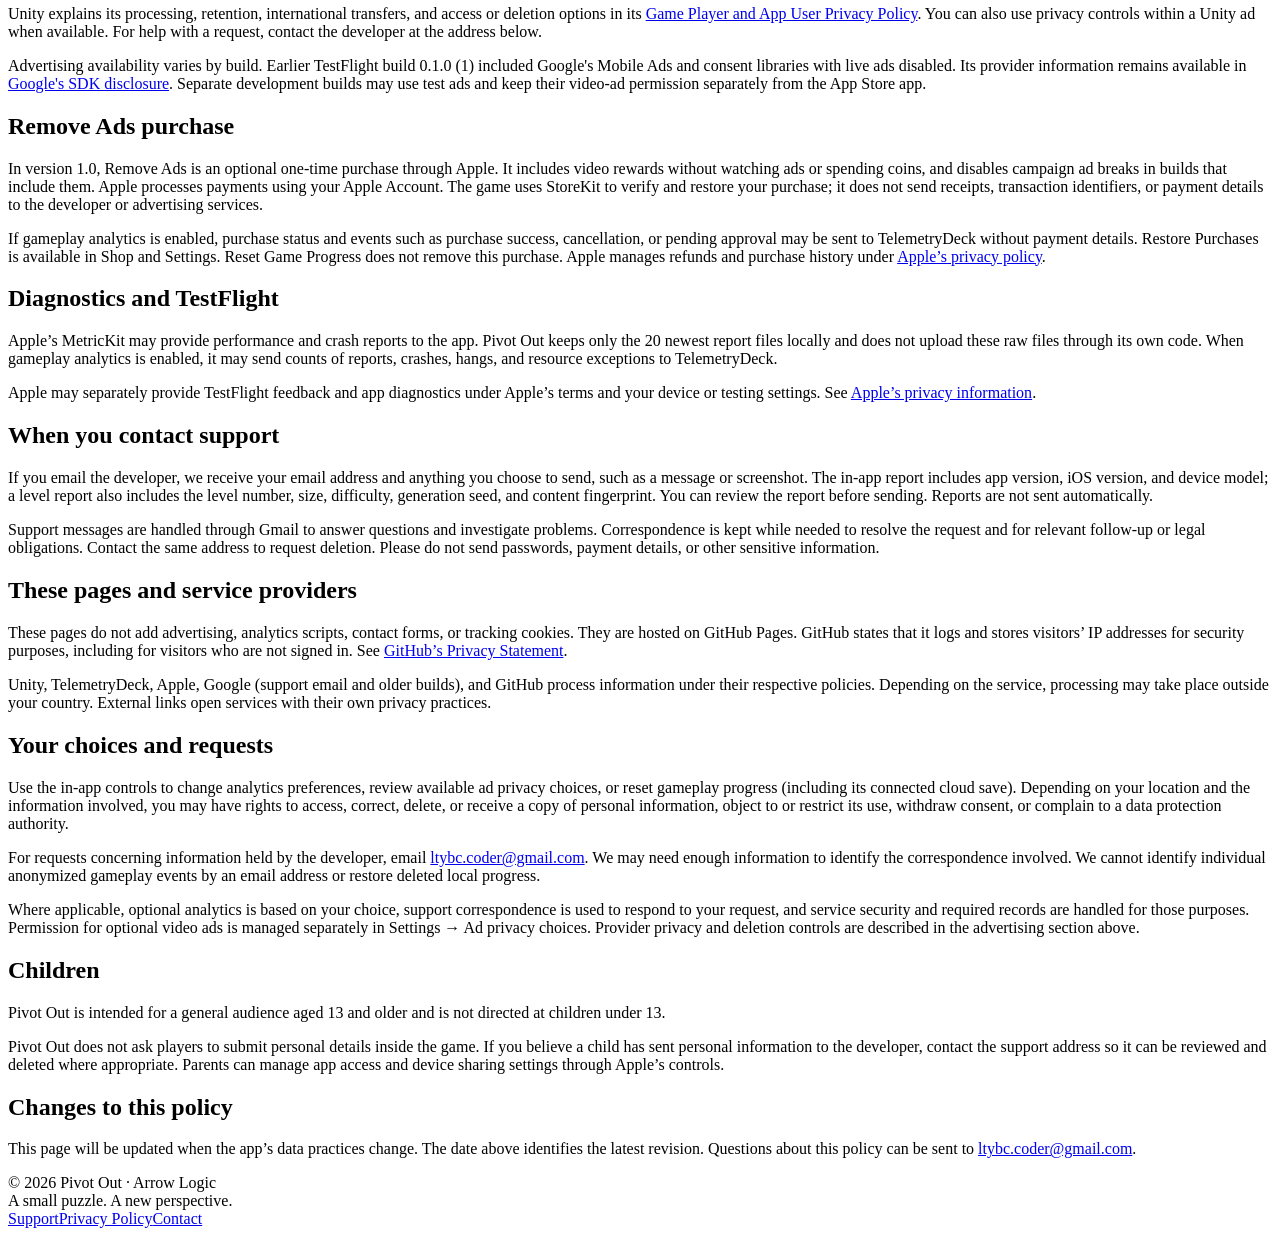
==== commit cb7bc9e8: "Explain campaign ad breaks and Remove Ads in supported builds" ====
--- a/privacy/index.html
+++ b/privacy/index.html
@@ -1,10 +1,10 @@
 <!doctype html>
 <html lang="en"><head><meta charset="utf-8"><meta name="viewport" content="width=device-width,initial-scale=1"><meta name="theme-color" content="#f6f1e3"><title>Privacy Policy — Pivot Out</title><meta name="description" content="How Pivot Out handles local progress, optional TelemetryDeck analytics, advertising, diagnostics, and support messages."><link rel="canonical" href="https://ltybc-coder.github.io/pivot-out-site/privacy/"><link rel="icon" href="/pivot-out-site/mark.svg" type="image/svg+xml"><link rel="stylesheet" href="/pivot-out-site/styles.css"><meta property="og:title" content="Privacy Policy — Pivot Out"><meta property="og:description" content="How Pivot Out handles local progress, optional TelemetryDeck analytics, advertising, diagnostics, and support messages."><meta property="og:type" content="website"><meta property="og:url" content="https://ltybc-coder.github.io/pivot-out-site/privacy/"></head>
-<body><a class="skip" href="#main">Skip to content</a><div class="shell"><header class="header"><a href="/pivot-out-site/" class="brand" aria-label="Pivot Out home"><img src="/pivot-out-site/mark.svg" alt="" width="42" height="42">Pivot Out</a><nav class="topnav" aria-label="Main navigation"><a href="/pivot-out-site/support/" >Support</a><a href="/pivot-out-site/privacy/" aria-current="page">Privacy</a></nav></header><main id="main"><header class="policy-heading"><div class="eyebrow">Pivot Out · Your information</div><h1>Privacy, in plain words.</h1><p class="intro">Play locally, or connect Game Center for cloud progress and records. Gameplay analytics is your choice.</p><p class="updated">Privacy Policy · Last updated October 21, 2026</p></header><div class="policy-layout"><aside class="contents"><h2>On this page</h2><nav aria-label="Privacy policy contents"><a href="#publisher">Who this policy covers</a><a href="#local">Progress on your device</a><a href="#game-center">Game Center and iCloud</a><a href="#analytics">Optional gameplay analytics</a><a href="#ads">Optional advertising</a><a href="#purchases">Remove Ads purchase</a><a href="#diagnostics">Diagnostics and TestFlight</a><a href="#support">When you contact support</a><a href="#website">These pages and service providers</a><a href="#choices">Your choices and requests</a><a href="#children">Children</a><a href="#changes">Changes to this policy</a></nav></aside><article class="policy"><div class="summary-box"><p><strong>The short version.</strong> No game account is required. Optional analytics helps improve the puzzles. Support reports are sent only when you choose to send them.</p></div><section id="publisher"><h2>Who this policy covers</h2><p>This policy explains how Pivot Out: Arrow Logic and these support pages handle information. Pivot Out is an independent iPhone puzzle game. For support or privacy requests, contact its developer at <a href="mailto:ltybc.coder@gmail.com">ltybc.coder@gmail.com</a>.</p><p>You do not need to create an account to play. The game does not ask for your name, email address, contacts, photos, microphone, or precise location.</p></section><section id="local"><h2>Progress on your device</h2><p>Your campaign progress, coins, unlocked board styles, Daily Pivot history, tutorial state, and settings are stored locally on your device. Game Center support starts with build 1.0 (4); the cloud features below apply only to builds with the Game Center button. Earlier builds keep gameplay progress locally. Device backups are managed by Apple and your device settings.</p><p><strong>Settings → Reset Game Progress</strong> clears gameplay progress after confirmation. Sound, haptics, analytics preferences, video-ad permission, and the Remove Ads purchase are kept. Deleting the app removes its local app data; it does not delete iCloud saves or Game Center records. Backups may retain copies according to your backup settings.</p></section><section id="game-center"><h2>Game Center and iCloud</h2><p>In builds that support it, connecting from the Home screen is optional. The game then uses Apple Game Center for achievements and leaderboard scores, and iCloud Drive for a complete gameplay save: campaign level, coins, mastery, Daily history, board styles, and tutorial completion. It remembers your connection and reconnects on later launches. Playing without connecting remains available.</p><p>The app uses a Game Center player identifier to keep account-specific local progress and pending records separate. A digest of that identifier names the iCloud save. These identifiers and save files are not sent to our analytics or advertising providers. Settings stay on the device; Remove Ads ownership is verified separately through StoreKit.</p><p>Apple associates Game Center activity with your account. Your Game Center nickname, avatar, and leaderboard scores may be visible to other players. Apple provides activity-sharing controls in Settings &rarr; Game Center. See <a href="https://www.apple.com/legal/privacy/data/en/game-center/">Game Center &amp; Privacy</a> and <a href="https://www.apple.com/legal/privacy/">Apple's privacy policy</a>.</p><p>Cloud sync needs the same Game Center and iCloud accounts on your devices and iCloud Drive enabled. Sync applies when you return to Home. If both devices changed a save, you choose one complete version; balances and owned styles are not combined. A connected Reset Game Progress replaces the synced gameplay save with reset progress while keeping Game Center achievements, record scores, and Apple purchases. Signing out of Game Center stops this app's Game Center sync; it does not erase existing Apple records. Apple manages cloud storage and account privacy controls. We do not keep a separate copy on a developer-operated server.</p></section><section id="analytics"><h2>Optional gameplay analytics</h2><p>Gameplay analytics is off until you choose <strong>Share Analytics</strong>. Choosing <strong>Don’t Share</strong> does not prevent you from playing. You can change the choice in <strong>Settings → Anonymous gameplay analytics</strong>.</p><p>When enabled, Pivot Out sends events to TelemetryDeck to understand difficulty, reliability, and how features are used. Events include session starts and duration, screens viewed, tutorial steps, level attempts and results, blocked moves, hints, recovery, coin transactions, purchase attempts and outcomes, Remove Ads ownership status, and settings changes. They may include level identifiers, difficulty, move counts, and app version. The SDK adds device and operating-system information and an anonymized identifier. We do not attach your name, email, message text, or payment details to these events.</p><p>TelemetryDeck describes how it anonymizes identifiers and states that it does not store IP addresses in its analytics service. See its <a href="https://telemetrydeck.com/docs/guides/privacy-faq/">Privacy FAQ</a> and <a href="https://telemetrydeck.com/privacy/">Privacy Policy</a>.</p><p>Turning analytics off stops new event collection and clears pending SDK data in the app. It does not recall information already delivered. Anonymized events may be retained by TelemetryDeck without a fixed deletion schedule, as described in its Privacy FAQ; they may not be identifiable from your email address.</p></section><section id="ads"><h2>Optional advertising</h2>
-<p>In builds with video rewards enabled, Pivot Out uses <strong>Unity LevelPlay, Unity Ads, and Unity Ad Quality</strong>. You choose when to watch a video for a hint, undo, restored focus, or extra coins. The game requests non-personalized ads and sends privacy signals that decline personalized advertising and opt out of sale or sharing for targeted advertising. Non-personalized ads still involve data processing.</p>
-<p>Starting with build 1.0 (3), the first video-reward offer explains these services beside <strong>Watch Ad</strong>. Choosing Watch Ad saves your permission and starts that request, without a separate permission pop-up. Closing the offer, choosing Not now, or using coins does not grant permission. Build 1.0 (2) uses a separate Allow video ads prompt. Advertising services do not start until you make an affirmative choice. This choice is separate from gameplay analytics.</p>
+<body><a class="skip" href="#main">Skip to content</a><div class="shell"><header class="header"><a href="/pivot-out-site/" class="brand" aria-label="Pivot Out home"><img src="/pivot-out-site/mark.svg" alt="" width="42" height="42">Pivot Out</a><nav class="topnav" aria-label="Main navigation"><a href="/pivot-out-site/support/" >Support</a><a href="/pivot-out-site/privacy/" aria-current="page">Privacy</a></nav></header><main id="main"><header class="policy-heading"><div class="eyebrow">Pivot Out · Your information</div><h1>Privacy, in plain words.</h1><p class="intro">Play locally, or connect Game Center for cloud progress and records. Gameplay analytics is your choice.</p><p class="updated">Privacy Policy · Last updated October 21, 2026</p></header><div class="policy-layout"><aside class="contents"><h2>On this page</h2><nav aria-label="Privacy policy contents"><a href="#publisher">Who this policy covers</a><a href="#local">Progress on your device</a><a href="#game-center">Game Center and iCloud</a><a href="#analytics">Optional gameplay analytics</a><a href="#ads">Optional advertising</a><a href="#purchases">Remove Ads purchase</a><a href="#diagnostics">Diagnostics and TestFlight</a><a href="#support">When you contact support</a><a href="#website">These pages and service providers</a><a href="#choices">Your choices and requests</a><a href="#children">Children</a><a href="#changes">Changes to this policy</a></nav></aside><article class="policy"><div class="summary-box"><p><strong>The short version.</strong> No game account is required. Optional analytics helps improve the puzzles. Support reports are sent only when you choose to send them.</p></div><section id="publisher"><h2>Who this policy covers</h2><p>This policy explains how Pivot Out: Arrow Logic and these support pages handle information. Pivot Out is an independent iPhone puzzle game. For support or privacy requests, contact its developer at <a href="mailto:ltybc.coder@gmail.com">ltybc.coder@gmail.com</a>.</p><p>You do not need to create an account to play. The game does not ask for your name, email address, contacts, photos, microphone, or precise location.</p></section><section id="local"><h2>Progress on your device</h2><p>Your campaign progress, coins, unlocked board styles, Daily Pivot history, tutorial state, and settings are stored locally on your device. Game Center support starts with build 1.0 (4); the cloud features below apply only to builds with the Game Center button. Earlier builds keep gameplay progress locally. Device backups are managed by Apple and your device settings.</p><p><strong>Settings → Reset Game Progress</strong> clears gameplay progress after confirmation. Sound, haptics, analytics preferences, video-ad permission, and the Remove Ads purchase are kept. Deleting the app removes its local app data; it does not delete iCloud saves or Game Center records. Backups may retain copies according to your backup settings.</p></section><section id="game-center"><h2>Game Center and iCloud</h2><p>In builds that support it, connecting from the Home screen is optional. The game then uses Apple Game Center for achievements and leaderboard scores, and iCloud Drive for a complete gameplay save: campaign level, coins, mastery, Daily history, board styles, and tutorial completion. It remembers your connection and reconnects on later launches. Playing without connecting remains available.</p><p>The app uses a Game Center player identifier to keep account-specific local progress and pending records separate. A digest of that identifier names the iCloud save. These identifiers and save files are not sent to our analytics or advertising providers. Settings stay on the device; Remove Ads ownership is verified separately through StoreKit.</p><p>Apple associates Game Center activity with your account. Your Game Center nickname, avatar, and leaderboard scores may be visible to other players. Apple provides activity-sharing controls in Settings &rarr; Game Center. See <a href="https://www.apple.com/legal/privacy/data/en/game-center/">Game Center &amp; Privacy</a> and <a href="https://www.apple.com/legal/privacy/">Apple's privacy policy</a>.</p><p>Cloud sync needs the same Game Center and iCloud accounts on your devices and iCloud Drive enabled. Sync applies when you return to Home. If both devices changed a save, you choose one complete version; balances and owned styles are not combined. A connected Reset Game Progress replaces the synced gameplay save with reset progress while keeping Game Center achievements, record scores, and Apple purchases. Signing out of Game Center stops this app's Game Center sync; it does not erase existing Apple records. Apple manages cloud storage and account privacy controls. We do not keep a separate copy on a developer-operated server.</p></section><section id="analytics"><h2>Optional gameplay analytics</h2><p>Gameplay analytics is off until you choose <strong>Share Analytics</strong>. Choosing <strong>Don’t Share</strong> does not prevent you from playing. You can change the choice in <strong>Settings → Anonymous gameplay analytics</strong>.</p><p>When enabled, Pivot Out sends events to TelemetryDeck to understand difficulty, reliability, and how features are used. Events include session starts and duration, screens viewed, tutorial steps, level attempts and results, blocked moves, hints, recovery, coin transactions, purchase attempts and outcomes, Remove Ads ownership status, ad-break attempts and outcomes, ad loads and impressions, and settings changes. They may include level identifiers, difficulty, move counts, and app version. The SDK adds device and operating-system information and an anonymized identifier. We do not attach your name, email, message text, or payment details to these events.</p><p>TelemetryDeck describes how it anonymizes identifiers and states that it does not store IP addresses in its analytics service. See its <a href="https://telemetrydeck.com/docs/guides/privacy-faq/">Privacy FAQ</a> and <a href="https://telemetrydeck.com/privacy/">Privacy Policy</a>.</p><p>Turning analytics off stops new event collection and clears pending SDK data in the app. It does not recall information already delivered. Anonymized events may be retained by TelemetryDeck without a fixed deletion schedule, as described in its Privacy FAQ; they may not be identifiable from your email address.</p></section><section id="ads"><h2>Advertising and your choices</h2>
+<p>In builds with video rewards enabled, Pivot Out uses <strong>Unity LevelPlay, Unity Ads, and Unity Ad Quality</strong>. You choose when to watch a video for a hint, undo, restored focus, or extra coins. Builds with campaign ad breaks also request a full-screen ad when you leave the result of levels 5, 10, 15, and so on, unless you own Remove Ads. Breaks do not interrupt a puzzle or appear in Daily Pivot. If an ad is unavailable, play continues. The game requests non-personalized ads and sends privacy signals that decline personalized advertising and opt out of sale or sharing for targeted advertising. Non-personalized ads still involve data processing.</p>
+<p>Starting with build 1.0 (3), the first video-reward offer explains these services beside <strong>Watch Ad</strong>. Choosing Watch Ad saves your permission and starts that request, without a separate permission pop-up. Closing the offer, choosing Not now, or using coins does not grant permission. Build 1.0 (2) uses a separate Allow video ads prompt. Advertising services do not start until you make an affirmative choice. In builds with campaign ad breaks, the disclosure covers both optional videos and those breaks. An older permission covering optional videos alone does not enable automatic breaks: the expanded choice is requested before the first break, or alongside a later Watch Ad offer. An existing refusal remains in effect. This choice is separate from gameplay analytics.</p>
 <p>When enabled, these services may process IP address and approximate location, device or installation identifiers where permitted, device and app information, ad views and interactions, and performance and diagnostic information. This supports ad delivery, measurement, fraud prevention, and ad-quality monitoring. The game does not ask for your precise location, contacts, photos, or microphone to show ads. Our release flow does not request Apple's tracking permission.</p>
 <p>Use <strong>Settings → Ad privacy choices → Turn off video ads</strong> to block new ad requests. Close and reopen the app to end an advertising session that has already started. Your choice is saved on this device and survives Reset Game Progress. Turning ads off does not delete information already received by a provider. You can keep playing with the available free or coin-based options.</p>
 <p>Unity explains its processing, retention, international transfers, and access or deletion options in its <a href="https://unity.com/legal/game-player-and-app-user-privacy-policy">Game Player and App User Privacy Policy</a>. You can also use privacy controls within a Unity ad when available. For help with a request, contact the developer at the address below.</p>
 <p>Advertising availability varies by build. Earlier TestFlight build 0.1.0 (1) included Google's Mobile Ads and consent libraries with live ads disabled. Its provider information remains available in <a href="https://developers.google.com/admob/ios/privacy/data-disclosure">Google's SDK disclosure</a>. Separate development builds may use test ads and keep their video-ad permission separately from the App Store app.</p>
-</section><section id="purchases"><h2>Remove Ads purchase</h2><p>In version 1.0, Remove Ads is an optional one-time purchase through Apple. It includes video rewards without watching ads or spending coins. Apple processes payments using your Apple Account. The game uses StoreKit to verify and restore your purchase; it does not send receipts, transaction identifiers, or payment details to the developer or advertising services.</p><p>If gameplay analytics is enabled, purchase status and events such as purchase success, cancellation, or pending approval may be sent to TelemetryDeck without payment details. Restore Purchases is available in Shop and Settings. Reset Game Progress does not remove this purchase. Apple manages refunds and purchase history under <a href="https://www.apple.com/legal/privacy/">Apple’s privacy policy</a>.</p></section><section id="diagnostics"><h2>Diagnostics and TestFlight</h2><p>Apple’s MetricKit may provide performance and crash reports to the app. Pivot Out keeps only the 20 newest report files locally and does not upload these raw files through its own code. When gameplay analytics is enabled, it may send counts of reports, crashes, hangs, and resource exceptions to TelemetryDeck.</p><p>Apple may separately provide TestFlight feedback and app diagnostics under Apple’s terms and your device or testing settings. See <a href="https://www.apple.com/legal/privacy/">Apple’s privacy information</a>.</p></section><section id="support"><h2>When you contact support</h2><p>If you email the developer, we receive your email address and anything you choose to send, such as a message or screenshot. The in-app report includes app version, iOS version, and device model; a level report also includes the level number, size, difficulty, generation seed, and content fingerprint. You can review the report before sending. Reports are not sent automatically.</p><p>Support messages are handled through Gmail to answer questions and investigate problems. Correspondence is kept while needed to resolve the request and for relevant follow-up or legal obligations. Contact the same address to request deletion. Please do not send passwords, payment details, or other sensitive information.</p></section><section id="website"><h2>These pages and service providers</h2><p>These pages do not add advertising, analytics scripts, contact forms, or tracking cookies. They are hosted on GitHub Pages. GitHub states that it logs and stores visitors’ IP addresses for security purposes, including for visitors who are not signed in. See <a href="https://docs.github.com/en/site-policy/privacy-policies/github-general-privacy-statement">GitHub’s Privacy Statement</a>.</p><p>Unity, TelemetryDeck, Apple, Google (support email and older builds), and GitHub process information under their respective policies. Depending on the service, processing may take place outside your country. External links open services with their own privacy practices.</p></section><section id="choices"><h2>Your choices and requests</h2><p>Use the in-app controls to change analytics preferences, review available ad privacy choices, or reset gameplay progress (including its connected cloud save). Depending on your location and the information involved, you may have rights to access, correct, delete, or receive a copy of personal information, object to or restrict its use, withdraw consent, or complain to a data protection authority.</p><p>For requests concerning information held by the developer, email <a href="mailto:ltybc.coder@gmail.com?subject=Pivot%20Out%20privacy%20request">ltybc.coder@gmail.com</a>. We may need enough information to identify the correspondence involved. We cannot identify individual anonymized gameplay events by an email address or restore deleted local progress.</p><p>Where applicable, optional analytics is based on your choice, support correspondence is used to respond to your request, and service security and required records are handled for those purposes. Permission for optional video ads is managed separately in Settings → Ad privacy choices. Provider privacy and deletion controls are described in the advertising section above.</p></section><section id="children"><h2>Children</h2><p>Pivot Out is intended for a general audience aged 13 and older and is not directed at children under 13.</p><p>Pivot Out does not ask players to submit personal details inside the game. If you believe a child has sent personal information to the developer, contact the support address so it can be reviewed and deleted where appropriate. Parents can manage app access and device sharing settings through Apple’s controls.</p></section><section id="changes"><h2>Changes to this policy</h2><p>This page will be updated when the app’s data practices change. The date above identifies the latest revision. Questions about this policy can be sent to <a href="mailto:ltybc.coder@gmail.com">ltybc.coder@gmail.com</a>.</p></section></article></div></main><footer class="footer"><div>© 2026 Pivot Out · Arrow Logic<br>A small puzzle. A new perspective.</div><nav aria-label="Footer navigation"><a href="/pivot-out-site/support/">Support</a><a href="/pivot-out-site/privacy/">Privacy Policy</a><a href="mailto:ltybc.coder@gmail.com">Contact</a></nav></footer></div></body></html>+</section><section id="purchases"><h2>Remove Ads purchase</h2><p>In version 1.0, Remove Ads is an optional one-time purchase through Apple. It includes video rewards without watching ads or spending coins, and disables campaign ad breaks in builds that include them. Apple processes payments using your Apple Account. The game uses StoreKit to verify and restore your purchase; it does not send receipts, transaction identifiers, or payment details to the developer or advertising services.</p><p>If gameplay analytics is enabled, purchase status and events such as purchase success, cancellation, or pending approval may be sent to TelemetryDeck without payment details. Restore Purchases is available in Shop and Settings. Reset Game Progress does not remove this purchase. Apple manages refunds and purchase history under <a href="https://www.apple.com/legal/privacy/">Apple’s privacy policy</a>.</p></section><section id="diagnostics"><h2>Diagnostics and TestFlight</h2><p>Apple’s MetricKit may provide performance and crash reports to the app. Pivot Out keeps only the 20 newest report files locally and does not upload these raw files through its own code. When gameplay analytics is enabled, it may send counts of reports, crashes, hangs, and resource exceptions to TelemetryDeck.</p><p>Apple may separately provide TestFlight feedback and app diagnostics under Apple’s terms and your device or testing settings. See <a href="https://www.apple.com/legal/privacy/">Apple’s privacy information</a>.</p></section><section id="support"><h2>When you contact support</h2><p>If you email the developer, we receive your email address and anything you choose to send, such as a message or screenshot. The in-app report includes app version, iOS version, and device model; a level report also includes the level number, size, difficulty, generation seed, and content fingerprint. You can review the report before sending. Reports are not sent automatically.</p><p>Support messages are handled through Gmail to answer questions and investigate problems. Correspondence is kept while needed to resolve the request and for relevant follow-up or legal obligations. Contact the same address to request deletion. Please do not send passwords, payment details, or other sensitive information.</p></section><section id="website"><h2>These pages and service providers</h2><p>These pages do not add advertising, analytics scripts, contact forms, or tracking cookies. They are hosted on GitHub Pages. GitHub states that it logs and stores visitors’ IP addresses for security purposes, including for visitors who are not signed in. See <a href="https://docs.github.com/en/site-policy/privacy-policies/github-general-privacy-statement">GitHub’s Privacy Statement</a>.</p><p>Unity, TelemetryDeck, Apple, Google (support email and older builds), and GitHub process information under their respective policies. Depending on the service, processing may take place outside your country. External links open services with their own privacy practices.</p></section><section id="choices"><h2>Your choices and requests</h2><p>Use the in-app controls to change analytics preferences, review available ad privacy choices, or reset gameplay progress (including its connected cloud save). Depending on your location and the information involved, you may have rights to access, correct, delete, or receive a copy of personal information, object to or restrict its use, withdraw consent, or complain to a data protection authority.</p><p>For requests concerning information held by the developer, email <a href="mailto:ltybc.coder@gmail.com?subject=Pivot%20Out%20privacy%20request">ltybc.coder@gmail.com</a>. We may need enough information to identify the correspondence involved. We cannot identify individual anonymized gameplay events by an email address or restore deleted local progress.</p><p>Where applicable, optional analytics is based on your choice, support correspondence is used to respond to your request, and service security and required records are handled for those purposes. Permission for optional video ads is managed separately in Settings → Ad privacy choices. Provider privacy and deletion controls are described in the advertising section above.</p></section><section id="children"><h2>Children</h2><p>Pivot Out is intended for a general audience aged 13 and older and is not directed at children under 13.</p><p>Pivot Out does not ask players to submit personal details inside the game. If you believe a child has sent personal information to the developer, contact the support address so it can be reviewed and deleted where appropriate. Parents can manage app access and device sharing settings through Apple’s controls.</p></section><section id="changes"><h2>Changes to this policy</h2><p>This page will be updated when the app’s data practices change. The date above identifies the latest revision. Questions about this policy can be sent to <a href="mailto:ltybc.coder@gmail.com">ltybc.coder@gmail.com</a>.</p></section></article></div></main><footer class="footer"><div>© 2026 Pivot Out · Arrow Logic<br>A small puzzle. A new perspective.</div><nav aria-label="Footer navigation"><a href="/pivot-out-site/support/">Support</a><a href="/pivot-out-site/privacy/">Privacy Policy</a><a href="mailto:ltybc.coder@gmail.com">Contact</a></nav></footer></div></body></html>
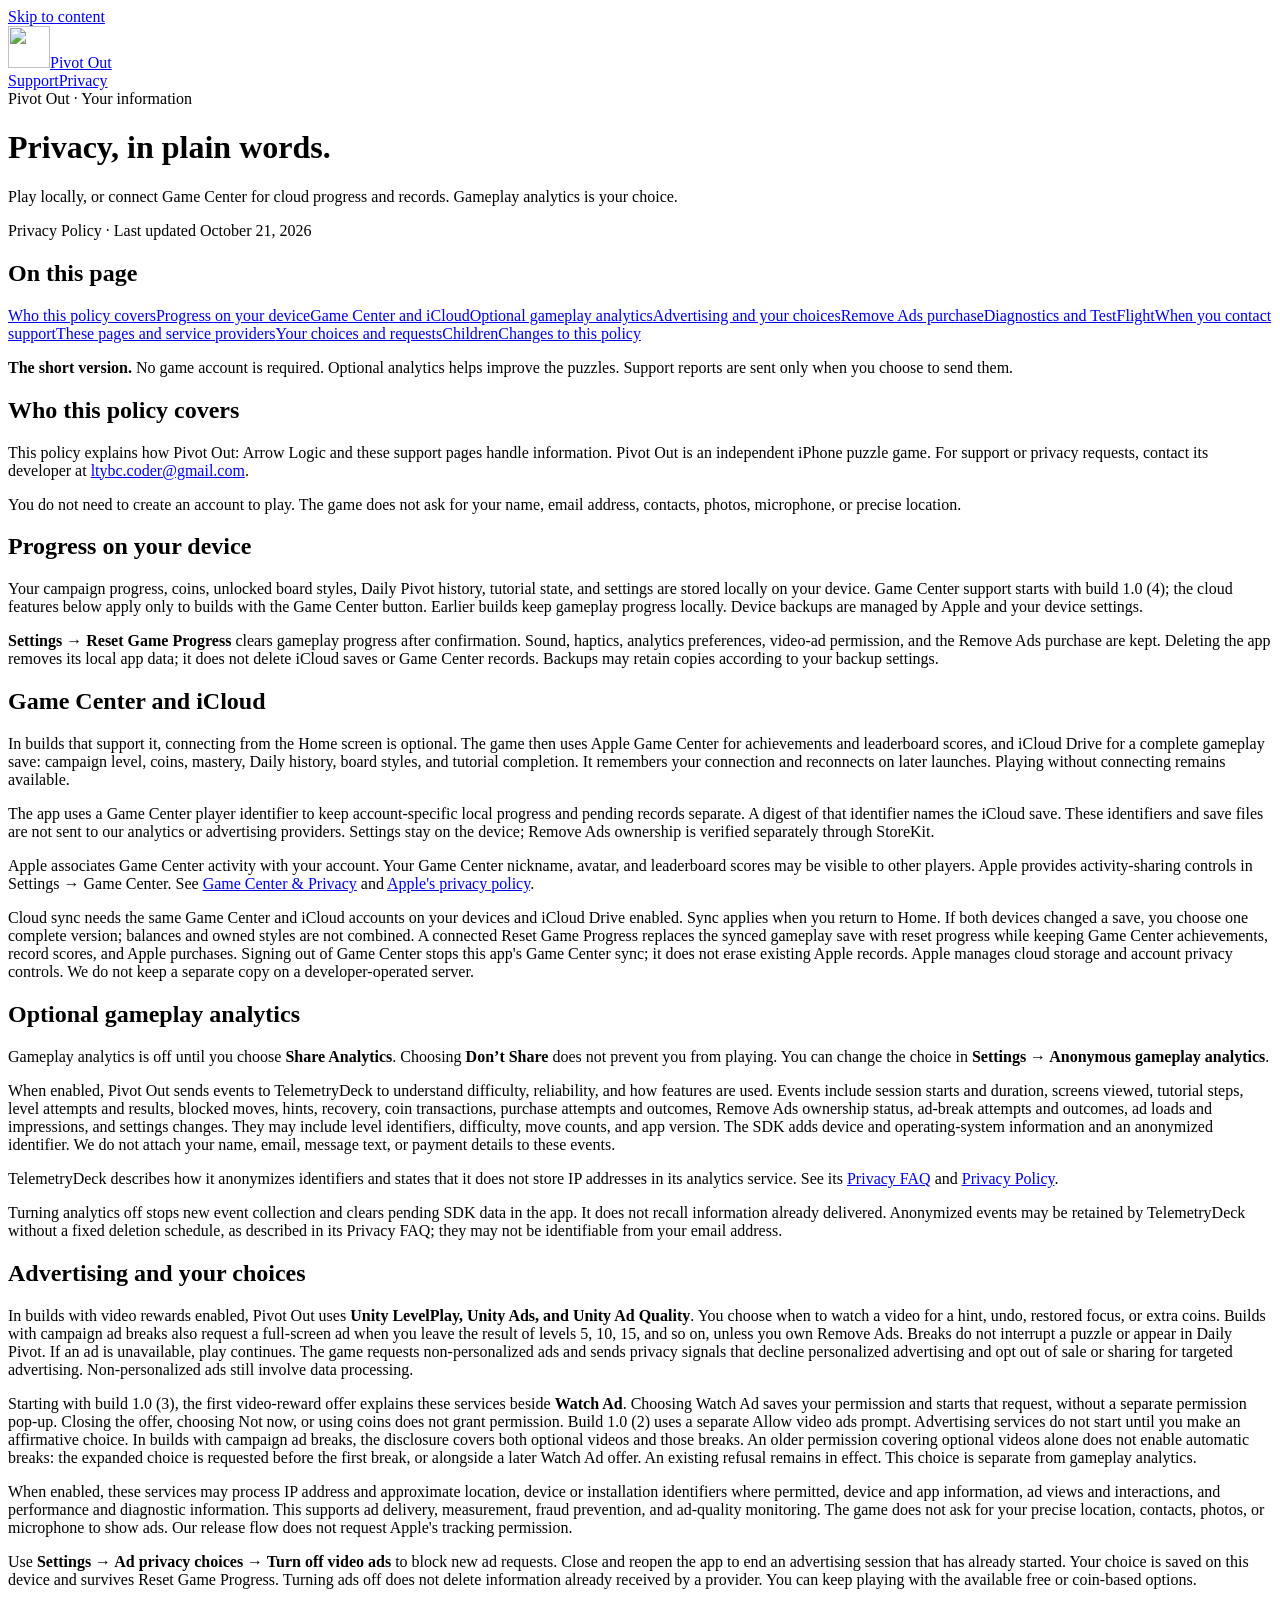
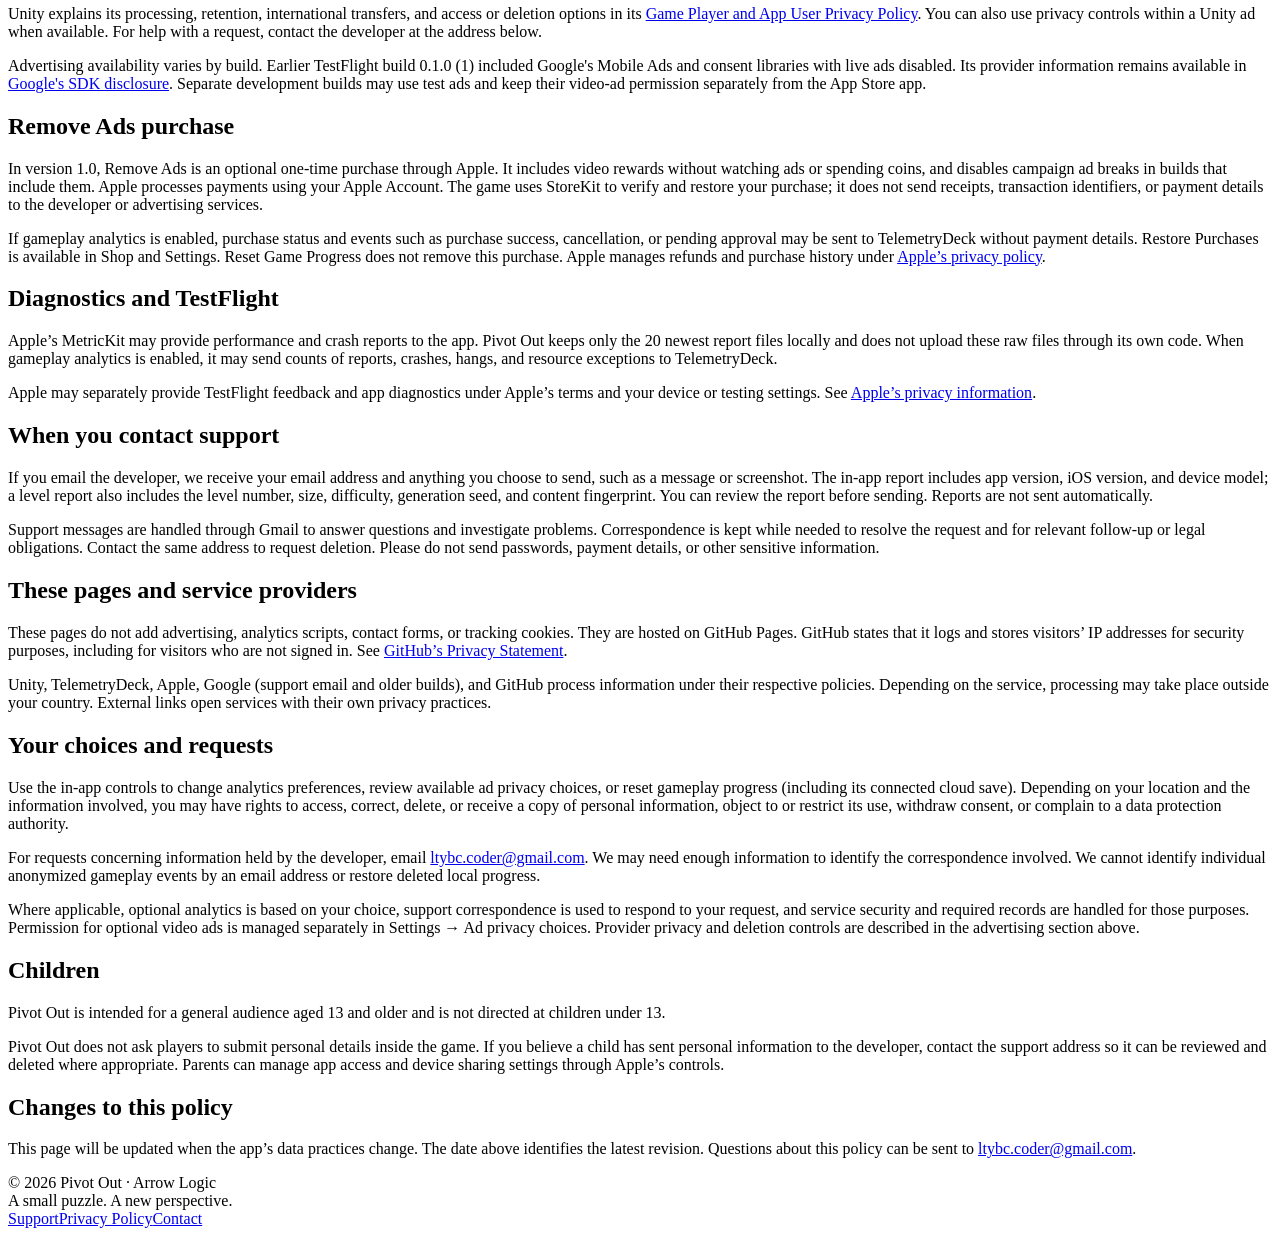
==== commit 9fcf06da: "Polish campaign ad disclosure labels and formatting" ====
--- a/privacy/index.html
+++ b/privacy/index.html
@@ -1,6 +1,6 @@
 <!doctype html>
 <html lang="en"><head><meta charset="utf-8"><meta name="viewport" content="width=device-width,initial-scale=1"><meta name="theme-color" content="#f6f1e3"><title>Privacy Policy — Pivot Out</title><meta name="description" content="How Pivot Out handles local progress, optional TelemetryDeck analytics, advertising, diagnostics, and support messages."><link rel="canonical" href="https://ltybc-coder.github.io/pivot-out-site/privacy/"><link rel="icon" href="/pivot-out-site/mark.svg" type="image/svg+xml"><link rel="stylesheet" href="/pivot-out-site/styles.css"><meta property="og:title" content="Privacy Policy — Pivot Out"><meta property="og:description" content="How Pivot Out handles local progress, optional TelemetryDeck analytics, advertising, diagnostics, and support messages."><meta property="og:type" content="website"><meta property="og:url" content="https://ltybc-coder.github.io/pivot-out-site/privacy/"></head>
-<body><a class="skip" href="#main">Skip to content</a><div class="shell"><header class="header"><a href="/pivot-out-site/" class="brand" aria-label="Pivot Out home"><img src="/pivot-out-site/mark.svg" alt="" width="42" height="42">Pivot Out</a><nav class="topnav" aria-label="Main navigation"><a href="/pivot-out-site/support/" >Support</a><a href="/pivot-out-site/privacy/" aria-current="page">Privacy</a></nav></header><main id="main"><header class="policy-heading"><div class="eyebrow">Pivot Out · Your information</div><h1>Privacy, in plain words.</h1><p class="intro">Play locally, or connect Game Center for cloud progress and records. Gameplay analytics is your choice.</p><p class="updated">Privacy Policy · Last updated October 21, 2026</p></header><div class="policy-layout"><aside class="contents"><h2>On this page</h2><nav aria-label="Privacy policy contents"><a href="#publisher">Who this policy covers</a><a href="#local">Progress on your device</a><a href="#game-center">Game Center and iCloud</a><a href="#analytics">Optional gameplay analytics</a><a href="#ads">Optional advertising</a><a href="#purchases">Remove Ads purchase</a><a href="#diagnostics">Diagnostics and TestFlight</a><a href="#support">When you contact support</a><a href="#website">These pages and service providers</a><a href="#choices">Your choices and requests</a><a href="#children">Children</a><a href="#changes">Changes to this policy</a></nav></aside><article class="policy"><div class="summary-box"><p><strong>The short version.</strong> No game account is required. Optional analytics helps improve the puzzles. Support reports are sent only when you choose to send them.</p></div><section id="publisher"><h2>Who this policy covers</h2><p>This policy explains how Pivot Out: Arrow Logic and these support pages handle information. Pivot Out is an independent iPhone puzzle game. For support or privacy requests, contact its developer at <a href="mailto:ltybc.coder@gmail.com">ltybc.coder@gmail.com</a>.</p><p>You do not need to create an account to play. The game does not ask for your name, email address, contacts, photos, microphone, or precise location.</p></section><section id="local"><h2>Progress on your device</h2><p>Your campaign progress, coins, unlocked board styles, Daily Pivot history, tutorial state, and settings are stored locally on your device. Game Center support starts with build 1.0 (4); the cloud features below apply only to builds with the Game Center button. Earlier builds keep gameplay progress locally. Device backups are managed by Apple and your device settings.</p><p><strong>Settings → Reset Game Progress</strong> clears gameplay progress after confirmation. Sound, haptics, analytics preferences, video-ad permission, and the Remove Ads purchase are kept. Deleting the app removes its local app data; it does not delete iCloud saves or Game Center records. Backups may retain copies according to your backup settings.</p></section><section id="game-center"><h2>Game Center and iCloud</h2><p>In builds that support it, connecting from the Home screen is optional. The game then uses Apple Game Center for achievements and leaderboard scores, and iCloud Drive for a complete gameplay save: campaign level, coins, mastery, Daily history, board styles, and tutorial completion. It remembers your connection and reconnects on later launches. Playing without connecting remains available.</p><p>The app uses a Game Center player identifier to keep account-specific local progress and pending records separate. A digest of that identifier names the iCloud save. These identifiers and save files are not sent to our analytics or advertising providers. Settings stay on the device; Remove Ads ownership is verified separately through StoreKit.</p><p>Apple associates Game Center activity with your account. Your Game Center nickname, avatar, and leaderboard scores may be visible to other players. Apple provides activity-sharing controls in Settings &rarr; Game Center. See <a href="https://www.apple.com/legal/privacy/data/en/game-center/">Game Center &amp; Privacy</a> and <a href="https://www.apple.com/legal/privacy/">Apple's privacy policy</a>.</p><p>Cloud sync needs the same Game Center and iCloud accounts on your devices and iCloud Drive enabled. Sync applies when you return to Home. If both devices changed a save, you choose one complete version; balances and owned styles are not combined. A connected Reset Game Progress replaces the synced gameplay save with reset progress while keeping Game Center achievements, record scores, and Apple purchases. Signing out of Game Center stops this app's Game Center sync; it does not erase existing Apple records. Apple manages cloud storage and account privacy controls. We do not keep a separate copy on a developer-operated server.</p></section><section id="analytics"><h2>Optional gameplay analytics</h2><p>Gameplay analytics is off until you choose <strong>Share Analytics</strong>. Choosing <strong>Don’t Share</strong> does not prevent you from playing. You can change the choice in <strong>Settings → Anonymous gameplay analytics</strong>.</p><p>When enabled, Pivot Out sends events to TelemetryDeck to understand difficulty, reliability, and how features are used. Events include session starts and duration, screens viewed, tutorial steps, level attempts and results, blocked moves, hints, recovery, coin transactions, purchase attempts and outcomes, Remove Ads ownership status, ad-break attempts and outcomes, ad loads and impressions, and settings changes. They may include level identifiers, difficulty, move counts, and app version. The SDK adds device and operating-system information and an anonymized identifier. We do not attach your name, email, message text, or payment details to these events.</p><p>TelemetryDeck describes how it anonymizes identifiers and states that it does not store IP addresses in its analytics service. See its <a href="https://telemetrydeck.com/docs/guides/privacy-faq/">Privacy FAQ</a> and <a href="https://telemetrydeck.com/privacy/">Privacy Policy</a>.</p><p>Turning analytics off stops new event collection and clears pending SDK data in the app. It does not recall information already delivered. Anonymized events may be retained by TelemetryDeck without a fixed deletion schedule, as described in its Privacy FAQ; they may not be identifiable from your email address.</p></section><section id="ads"><h2>Advertising and your choices</h2>
+<body><a class="skip" href="#main">Skip to content</a><div class="shell"><header class="header"><a href="/pivot-out-site/" class="brand" aria-label="Pivot Out home"><img src="/pivot-out-site/mark.svg" alt="" width="42" height="42">Pivot Out</a><nav class="topnav" aria-label="Main navigation"><a href="/pivot-out-site/support/" >Support</a><a href="/pivot-out-site/privacy/" aria-current="page">Privacy</a></nav></header><main id="main"><header class="policy-heading"><div class="eyebrow">Pivot Out · Your information</div><h1>Privacy, in plain words.</h1><p class="intro">Play locally, or connect Game Center for cloud progress and records. Gameplay analytics is your choice.</p><p class="updated">Privacy Policy · Last updated October 21, 2026</p></header><div class="policy-layout"><aside class="contents"><h2>On this page</h2><nav aria-label="Privacy policy contents"><a href="#publisher">Who this policy covers</a><a href="#local">Progress on your device</a><a href="#game-center">Game Center and iCloud</a><a href="#analytics">Optional gameplay analytics</a><a href="#ads">Advertising and your choices</a><a href="#purchases">Remove Ads purchase</a><a href="#diagnostics">Diagnostics and TestFlight</a><a href="#support">When you contact support</a><a href="#website">These pages and service providers</a><a href="#choices">Your choices and requests</a><a href="#children">Children</a><a href="#changes">Changes to this policy</a></nav></aside><article class="policy"><div class="summary-box"><p><strong>The short version.</strong> No game account is required. Optional analytics helps improve the puzzles. Support reports are sent only when you choose to send them.</p></div><section id="publisher"><h2>Who this policy covers</h2><p>This policy explains how Pivot Out: Arrow Logic and these support pages handle information. Pivot Out is an independent iPhone puzzle game. For support or privacy requests, contact its developer at <a href="mailto:ltybc.coder@gmail.com">ltybc.coder@gmail.com</a>.</p><p>You do not need to create an account to play. The game does not ask for your name, email address, contacts, photos, microphone, or precise location.</p></section><section id="local"><h2>Progress on your device</h2><p>Your campaign progress, coins, unlocked board styles, Daily Pivot history, tutorial state, and settings are stored locally on your device. Game Center support starts with build 1.0 (4); the cloud features below apply only to builds with the Game Center button. Earlier builds keep gameplay progress locally. Device backups are managed by Apple and your device settings.</p><p><strong>Settings → Reset Game Progress</strong> clears gameplay progress after confirmation. Sound, haptics, analytics preferences, video-ad permission, and the Remove Ads purchase are kept. Deleting the app removes its local app data; it does not delete iCloud saves or Game Center records. Backups may retain copies according to your backup settings.</p></section><section id="game-center"><h2>Game Center and iCloud</h2><p>In builds that support it, connecting from the Home screen is optional. The game then uses Apple Game Center for achievements and leaderboard scores, and iCloud Drive for a complete gameplay save: campaign level, coins, mastery, Daily history, board styles, and tutorial completion. It remembers your connection and reconnects on later launches. Playing without connecting remains available.</p><p>The app uses a Game Center player identifier to keep account-specific local progress and pending records separate. A digest of that identifier names the iCloud save. These identifiers and save files are not sent to our analytics or advertising providers. Settings stay on the device; Remove Ads ownership is verified separately through StoreKit.</p><p>Apple associates Game Center activity with your account. Your Game Center nickname, avatar, and leaderboard scores may be visible to other players. Apple provides activity-sharing controls in Settings &rarr; Game Center. See <a href="https://www.apple.com/legal/privacy/data/en/game-center/">Game Center &amp; Privacy</a> and <a href="https://www.apple.com/legal/privacy/">Apple's privacy policy</a>.</p><p>Cloud sync needs the same Game Center and iCloud accounts on your devices and iCloud Drive enabled. Sync applies when you return to Home. If both devices changed a save, you choose one complete version; balances and owned styles are not combined. A connected Reset Game Progress replaces the synced gameplay save with reset progress while keeping Game Center achievements, record scores, and Apple purchases. Signing out of Game Center stops this app's Game Center sync; it does not erase existing Apple records. Apple manages cloud storage and account privacy controls. We do not keep a separate copy on a developer-operated server.</p></section><section id="analytics"><h2>Optional gameplay analytics</h2><p>Gameplay analytics is off until you choose <strong>Share Analytics</strong>. Choosing <strong>Don’t Share</strong> does not prevent you from playing. You can change the choice in <strong>Settings → Anonymous gameplay analytics</strong>.</p><p>When enabled, Pivot Out sends events to TelemetryDeck to understand difficulty, reliability, and how features are used. Events include session starts and duration, screens viewed, tutorial steps, level attempts and results, blocked moves, hints, recovery, coin transactions, purchase attempts and outcomes, Remove Ads ownership status, ad-break attempts and outcomes, ad loads and impressions, and settings changes. They may include level identifiers, difficulty, move counts, and app version. The SDK adds device and operating-system information and an anonymized identifier. We do not attach your name, email, message text, or payment details to these events.</p><p>TelemetryDeck describes how it anonymizes identifiers and states that it does not store IP addresses in its analytics service. See its <a href="https://telemetrydeck.com/docs/guides/privacy-faq/">Privacy FAQ</a> and <a href="https://telemetrydeck.com/privacy/">Privacy Policy</a>.</p><p>Turning analytics off stops new event collection and clears pending SDK data in the app. It does not recall information already delivered. Anonymized events may be retained by TelemetryDeck without a fixed deletion schedule, as described in its Privacy FAQ; they may not be identifiable from your email address.</p></section><section id="ads"><h2>Advertising and your choices</h2>
 <p>In builds with video rewards enabled, Pivot Out uses <strong>Unity LevelPlay, Unity Ads, and Unity Ad Quality</strong>. You choose when to watch a video for a hint, undo, restored focus, or extra coins. Builds with campaign ad breaks also request a full-screen ad when you leave the result of levels 5, 10, 15, and so on, unless you own Remove Ads. Breaks do not interrupt a puzzle or appear in Daily Pivot. If an ad is unavailable, play continues. The game requests non-personalized ads and sends privacy signals that decline personalized advertising and opt out of sale or sharing for targeted advertising. Non-personalized ads still involve data processing.</p>
 <p>Starting with build 1.0 (3), the first video-reward offer explains these services beside <strong>Watch Ad</strong>. Choosing Watch Ad saves your permission and starts that request, without a separate permission pop-up. Closing the offer, choosing Not now, or using coins does not grant permission. Build 1.0 (2) uses a separate Allow video ads prompt. Advertising services do not start until you make an affirmative choice. In builds with campaign ad breaks, the disclosure covers both optional videos and those breaks. An older permission covering optional videos alone does not enable automatic breaks: the expanded choice is requested before the first break, or alongside a later Watch Ad offer. An existing refusal remains in effect. This choice is separate from gameplay analytics.</p>
 <p>When enabled, these services may process IP address and approximate location, device or installation identifiers where permitted, device and app information, ad views and interactions, and performance and diagnostic information. This supports ad delivery, measurement, fraud prevention, and ad-quality monitoring. The game does not ask for your precise location, contacts, photos, or microphone to show ads. Our release flow does not request Apple's tracking permission.</p>
